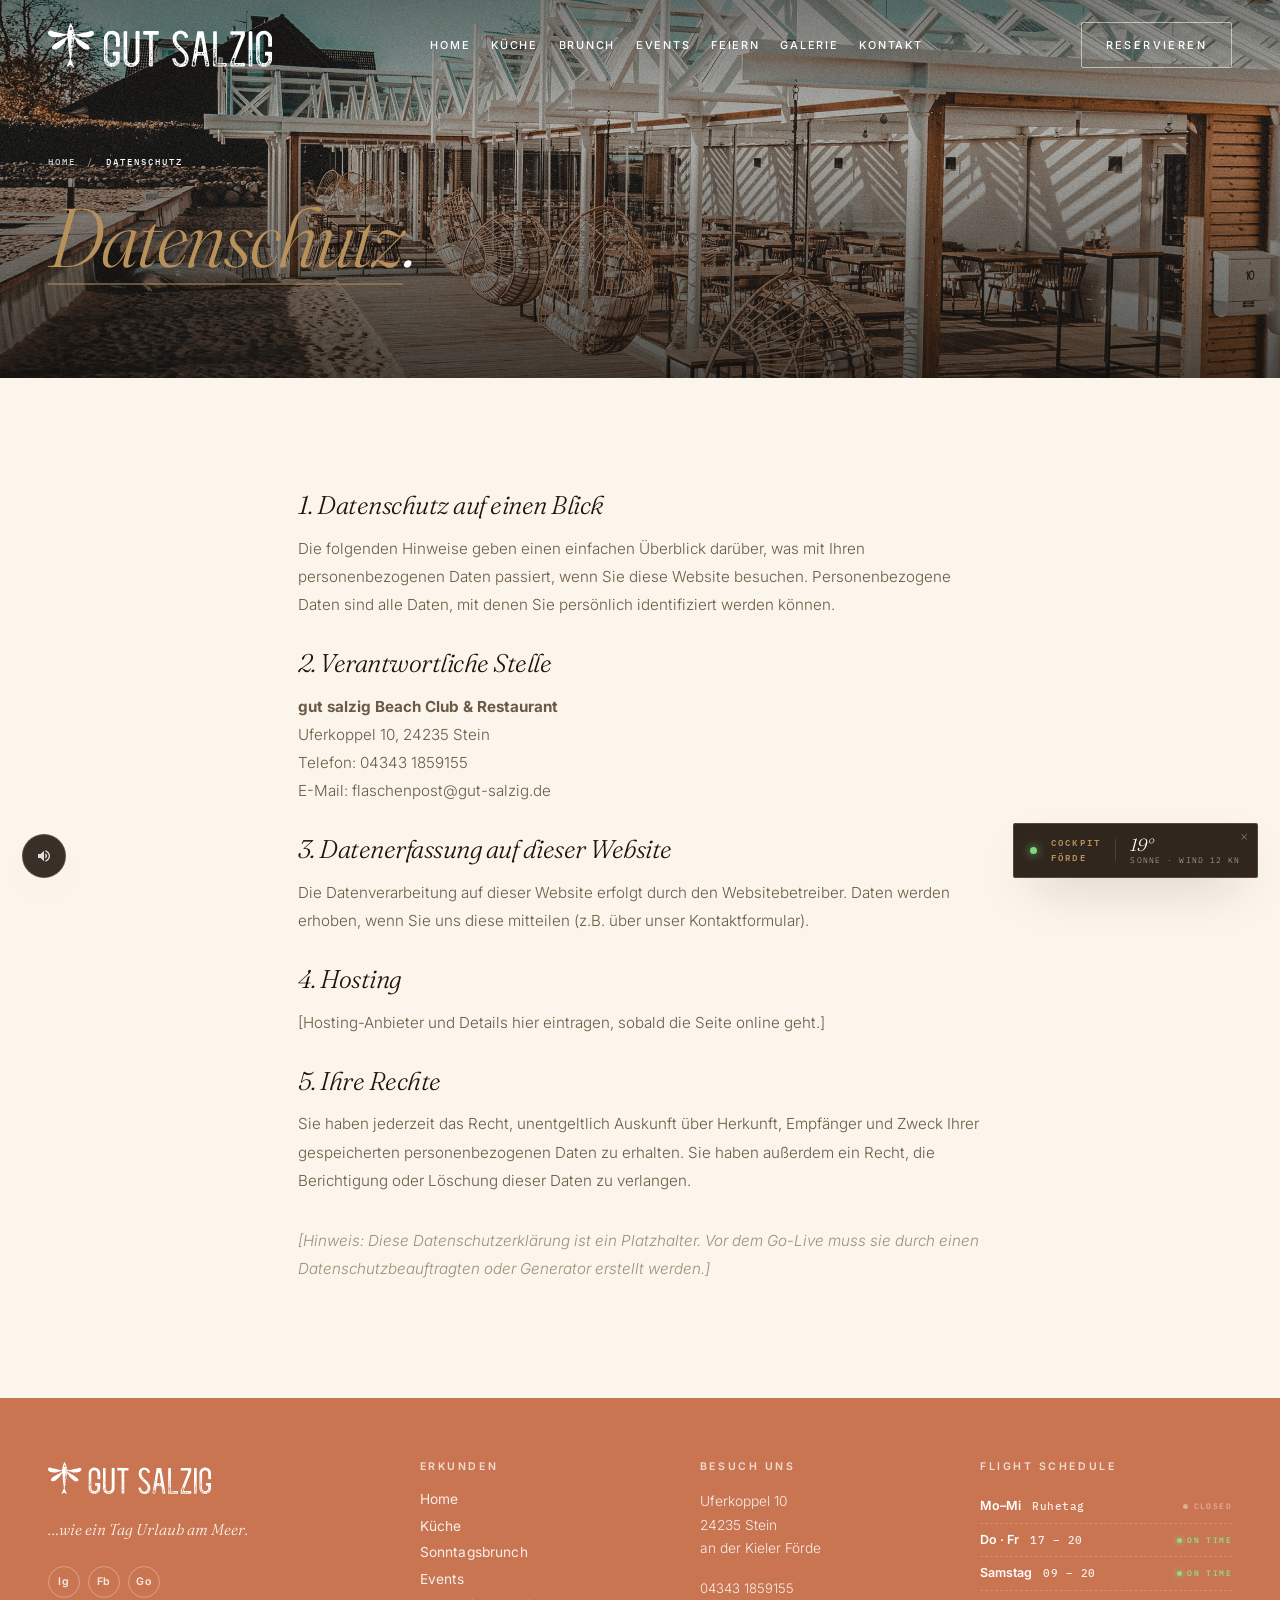
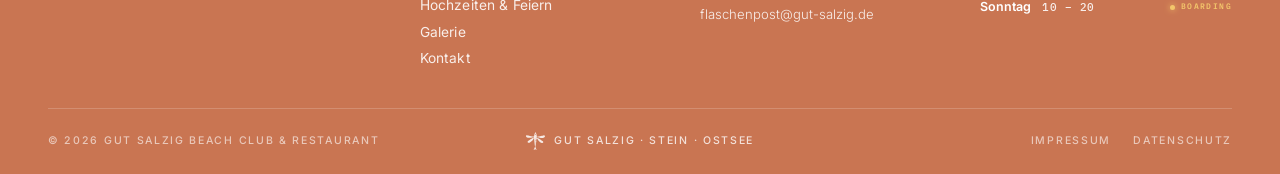
==== prototype/datenschutz.html @ 91cdd0eb "Initial commit: gut salzig Beach Club & Restaurant Website Static HTML/CSS/JS prototype with: - Home" ====
<!doctype html>
<html lang="de">
<head>
<meta charset="utf-8">
<meta name="viewport" content="width=device-width, initial-scale=1">
<title>Datenschutz — gut salzig Beach Club & Restaurant</title>
<meta name="description" content="Datenschutzerklärung der Website gut-salzig.de.">
<meta name="theme-color" content="#FBF5EC">
<link rel="icon" type="image/svg+xml" href="assets/logo/icon-blk.svg">

<link rel="preconnect" href="https://fonts.googleapis.com">
<link rel="preconnect" href="https://fonts.gstatic.com" crossorigin>
<link href="https://fonts.googleapis.com/css2?family=Fraunces:ital,opsz,wght@0,9..144,300;0,9..144,400;0,9..144,500;1,9..144,300;1,9..144,400;1,9..144,500&family=Tangerine:wght@400;700&family=Inter:wght@300;400;500&family=IBM+Plex+Mono:wght@400;500;600&display=swap" rel="stylesheet">

<link rel="stylesheet" href="assets/css/style.css">
</content>
</invoke>
</head>
<body>

<header class="nav" id="nav">
  <div class="nav__inner">
    <a href="index.html" class="nav__brand" aria-label="gut salzig">
      <img src="assets/logo/logo2-wht.svg" alt="gut salzig" class="logo-wht">
      <img src="assets/logo/logo2-blk.svg" alt="" class="logo-blk" aria-hidden="true">
    </a>

    <nav class="nav__menu">
      <a href="index.html">Home</a>
      <a href="kueche.html">Küche</a>
      <a href="brunch.html">Brunch</a>
      <a href="events.html">Events</a>
      <a href="feiern.html">Feiern</a>
      <a href="galerie.html">Galerie</a>
      <a href="kontakt.html">Kontakt</a>
    </nav>

    <div class="nav__right">
      <a href="tel:043431859155" class="nav__phone">04343 1859155</a>
      <a href="kontakt.html" class="nav__reserve">Reservieren</a>
      <button class="nav__burger" id="navBurger" aria-label="Menü öffnen">
        <span></span><span></span>
      </button>
    </div>
  </div>
</header>

<div class="menu" id="menu">
  <div class="menu__top">
    <div class="menu__brand">
      <img src="assets/logo/logo2-blk.svg" alt="gut salzig" style="height:44px;width:auto;">
    </div>
    <button class="menu__close" id="menuClose" aria-label="Menü schließen">×</button>
  </div>

  <div class="menu__grid">
    <ul class="menu__list">
      <li><a href="index.html"   data-num="01">Home</a></li>
      <li><a href="kueche.html"  data-num="02">Küche</a></li>
      <li><a href="brunch.html"  data-num="03">Brunch &amp; Frühstück</a></li>
      <li><a href="events.html"  data-num="04">Events</a></li>
      <li><a href="feiern.html"  data-num="05">Hochzeiten &amp; Feiern</a></li>
      <li><a href="galerie.html" data-num="06">Galerie</a></li>
      <li><a href="kontakt.html" data-num="07">Kontakt</a></li>
    </ul>

    <aside class="menu__aside">
      <h4>Besuch uns</h4>
      <p>Direkt an der Kieler Förde.<br>Uferkoppel 10, 24235 Stein</p>
      <div class="hours">
        <span><strong>Do–Fr</strong> 17 – 20 Uhr</span>
        <span><strong>Sa</strong> Frühstück ab 09 · bis 20 Uhr</span>
        <span><strong>So</strong> Brunch 10 – 14 · bis 20 Uhr</span>
      </div>
      <a href="tel:043431859155" class="link">04343 1859155 →</a>
    </aside>
  </div>

  <div class="menu__bottom">
    <span>© 2026 gut salzig</span>
    <div class="menu__social">
      <a href="#">Instagram</a>
      <a href="#">Facebook</a>
      <a href="#">Google</a>
    </div>
  </div>
</div>



<section class="subpage-hero" style="min-height: 42vh;">
  <div class="subpage-hero__media"><img src="assets/images/hero-3.jpg" alt=""></div>
  <div class="subpage-hero__content">
    <nav class="subpage-hero__breadcrumb"><a href="index.html">Home</a><span class="sep">/</span><span class="current">Datenschutz</span></nav>
    <h1 class="subpage-hero__title"><em>Datenschutz</em>.</h1>
  </div>
</section>

<section class="subpage-section">
  <div class="wrap" style="max-width: 780px;">
    <div class="reveal" style="font-size: 0.95rem; line-height: 1.85; color: var(--ink-soft);">
      <h3 style="font-family: var(--ff-display); font-size: 1.6rem; font-weight: 300; font-style: italic; margin-bottom: 1rem;">1. Datenschutz auf einen Blick</h3>
      <p>Die folgenden Hinweise geben einen einfachen Überblick darüber, was mit Ihren personenbezogenen Daten passiert, wenn Sie diese Website besuchen. Personenbezogene Daten sind alle Daten, mit denen Sie persönlich identifiziert werden können.</p>
      <h3 style="font-family: var(--ff-display); font-size: 1.6rem; font-weight: 300; font-style: italic; margin: 2rem 0 1rem;">2. Verantwortliche Stelle</h3>
      <p><strong>gut salzig Beach Club & Restaurant</strong><br>Uferkoppel 10, 24235 Stein<br>Telefon: 04343 1859155<br>E-Mail: flaschenpost@gut-salzig.de</p>
      <h3 style="font-family: var(--ff-display); font-size: 1.6rem; font-weight: 300; font-style: italic; margin: 2rem 0 1rem;">3. Datenerfassung auf dieser Website</h3>
      <p>Die Datenverarbeitung auf dieser Website erfolgt durch den Websitebetreiber. Daten werden erhoben, wenn Sie uns diese mitteilen (z.B. über unser Kontaktformular).</p>
      <h3 style="font-family: var(--ff-display); font-size: 1.6rem; font-weight: 300; font-style: italic; margin: 2rem 0 1rem;">4. Hosting</h3>
      <p>[Hosting-Anbieter und Details hier eintragen, sobald die Seite online geht.]</p>
      <h3 style="font-family: var(--ff-display); font-size: 1.6rem; font-weight: 300; font-style: italic; margin: 2rem 0 1rem;">5. Ihre Rechte</h3>
      <p>Sie haben jederzeit das Recht, unentgeltlich Auskunft über Herkunft, Empfänger und Zweck Ihrer gespeicherten personenbezogenen Daten zu erhalten. Sie haben außerdem ein Recht, die Berichtigung oder Löschung dieser Daten zu verlangen.</p>
      <p style="margin-top: 2rem; color: var(--ink-mute); font-style: italic;">[Hinweis: Diese Datenschutzerklärung ist ein Platzhalter. Vor dem Go-Live muss sie durch einen Datenschutzbeauftragten oder Generator erstellt werden.]</p>
    </div>
  </div>
</section>


<footer class="footer">
  <div class="wrap-wide">
    <div class="footer__main">

      <div class="footer__col footer__col--brand">
        <a href="index.html" class="footer__brand">
          <img src="assets/logo/logo2-wht.svg" alt="gut salzig">
        </a>
        <p class="footer__tagline">…wie ein Tag Urlaub am Meer.</p>
        <div class="footer__social">
          <a href="#" aria-label="Instagram">Ig</a>
          <a href="#" aria-label="Facebook">Fb</a>
          <a href="#" aria-label="Google Reviews">Go</a>
        </div>
      </div>

      <div class="footer__col">
        <h4 class="footer__heading">Erkunden</h4>
        <nav class="footer__nav-list">
          <a href="index.html">Home</a>
          <a href="kueche.html">Küche</a>
          <a href="brunch.html">Sonntagsbrunch</a>
          <a href="events.html">Events</a>
          <a href="feiern.html">Hochzeiten &amp; Feiern</a>
          <a href="galerie.html">Galerie</a>
          <a href="kontakt.html">Kontakt</a>
        </nav>
      </div>

      <div class="footer__col">
        <h4 class="footer__heading">Besuch uns</h4>
        <address class="footer__address">
          Uferkoppel 10<br>
          24235 Stein<br>
          an der Kieler Förde
        </address>
        <a href="tel:043431859155" class="footer__contact">04343 1859155</a>
        <a href="mailto:flaschenpost@gut-salzig.de" class="footer__contact">flaschenpost@gut-salzig.de</a>
      </div>

      <div class="footer__col">
        <h4 class="footer__heading">Flight Schedule</h4>
        <div class="flight-schedule">
          <div class="flight-schedule__row">
            <span class="flight-schedule__day">Mo–Mi</span>
            <span>Ruhetag</span>
            <span class="flight-schedule__status flight-schedule__status--closed">Closed</span>
          </div>
          <div class="flight-schedule__row">
            <span class="flight-schedule__day">Do · Fr</span>
            <span>17 – 20</span>
            <span class="flight-schedule__status flight-schedule__status--ontime">On&nbsp;Time</span>
          </div>
          <div class="flight-schedule__row">
            <span class="flight-schedule__day">Samstag</span>
            <span>09 – 20</span>
            <span class="flight-schedule__status flight-schedule__status--ontime">On&nbsp;Time</span>
          </div>
          <div class="flight-schedule__row">
            <span class="flight-schedule__day">Sonntag</span>
            <span>10 – 20</span>
            <span class="flight-schedule__status flight-schedule__status--boarding">Boarding</span>
          </div>
        </div>
      </div>

    </div>

    <div class="footer__bottom">
      <span>© 2026 gut salzig Beach Club &amp; Restaurant</span>
      <span class="footer__bottom-mark">
        <img src="assets/logo/icon-wht.svg" alt="" aria-hidden="true">
        <span>gut salzig · Stein · Ostsee</span>
      </span>
      <div class="footer__legal">
        <a href="impressum.html">Impressum</a>
        <a href="datenschutz.html">Datenschutz</a>
      </div>
    </div>
  </div>
</footer>

<button class="sound-toggle" id="soundToggle" aria-label="Boarding-Sound abspielen">
  <span class="sound-toggle__ring" aria-hidden="true"></span>
  <svg viewBox="0 0 24 24"><path d="M3 9v6h4l5 5V4L7 9H3zm13.5 3c0-1.77-1.02-3.29-2.5-4.03v8.05c1.48-.73 2.5-2.25 2.5-4.02zM14 3.23v2.06c2.89.86 5 3.54 5 6.71s-2.11 5.85-5 6.71v2.06c4.01-.91 7-4.49 7-8.77s-2.99-7.86-7-8.77z"/></svg>
</button>

<aside class="cockpit" id="cockpit" aria-label="Wetter an der Kieler Förde">
  <span class="cockpit__dot"></span>
  <div class="cockpit__label">Cockpit<br>Förde</div>
  <div class="cockpit__divider"></div>
  <div class="cockpit__data">
    <span class="cockpit__temp" id="cockpitTemp">19°</span>
    <span class="cockpit__meta" id="cockpitMeta">Sonne · Wind 12 kn</span>
  </div>
  <button class="cockpit__close" id="cockpitClose" aria-label="Cockpit-Widget schließen">×</button>
</aside>

<script src="assets/js/main.js"></script>


</body>
</html>
---- prototype/assets/css/style.css ----
/* =========================================================
   gut salzig — Design-System v3
   Light · Boho · Elegant · Image-heavy
   Inspired by: Attika Seafood · Picante · Patio Time · Benoit
   ========================================================= */

/* --- Brand Font: Kulacino Rough (nur für Logo & Brand-Akzente) --- */
@font-face {
  font-family: 'Kulacino Rough';
  src: url('../logo/KulacinoRough.otf') format('opentype');
  font-weight: 400;
  font-style: normal;
  font-display: swap;
}

:root {
  /* --- Palette: direkt aus den echten gut-salzig Fotos gesampelt --- */
  /* Quelle: Gastraum-Wände (#D9B4A1), Holz-Tische (#422112),
     beige Samtstühle (#E0D0C3), Hex-Fliesen, Messing-Pendants */
  --bg:          #FBF5EC;   /* Warm Off-White mit Pfirsich-Hauch */
  --bg-2:        #F4E6D1;   /* Warm Cream (wie der Boden) */
  --bg-3:        #E9CEB9;   /* Sand (wie Samtstühle) */
  --bg-4:        #D9B4A1;   /* Terrakotta (wie Wand) */
  --surface:     #FFFFFF;

  --ink:         #1F140C;   /* Reiches Treibholz-Braun */
  --ink-2:       #3C2A1B;
  --ink-soft:    #6B5A45;
  --ink-mute:    #9E8E75;

  --line:        #E9DBC4;
  --line-soft:   #F3E9D4;

  --accent:      #C97552;   /* Warme Terrakotta (gesättigter als Wand) */
  --accent-2:    #E09A6E;   /* Helles Sunset */
  --sage:        #8B9B78;   /* Salbei */
  --ocean:       #6E8B91;   /* gedämpftes Meer */
  --gold:        #B8925A;   /* Messing (Pendant-Leuchten) */

  /* --- Typografie --- */
  --ff-display:  'Fraunces', 'Cormorant Garamond', Georgia, serif;
  --ff-sans:     'Inter', -apple-system, 'Segoe UI', sans-serif;
  --ff-script:   'Tangerine', 'Caveat', cursive;
  --ff-brand:    'Kulacino Rough', 'Fraunces', serif;
  --ff-mono:     'IBM Plex Mono', 'JetBrains Mono', ui-monospace, monospace;

  --fs-mega:     clamp(4rem, 14vw, 18rem);
  --fs-hero:     clamp(3.2rem, 9vw, 11rem);
  --fs-h1:       clamp(2.6rem, 5.5vw, 5.8rem);
  --fs-h2:       clamp(2rem, 3vw, 3.4rem);
  --fs-h3:       clamp(1.25rem, 1.3vw + 0.8rem, 1.8rem);
  --fs-body:     1.0625rem;
  --fs-small:    0.78rem;
  --fs-xs:       0.68rem;

  /* --- Layout --- */
  --wrap:        1360px;
  --wrap-wide:   1560px;
  --r-sm:        4px;
  --r:           2px;
  --r-lg:        0;

  --ease:        cubic-bezier(0.22, 1, 0.36, 1);
  --ease-out:    cubic-bezier(0.16, 1, 0.3, 1);
  --dur:         700ms;
  --dur-fast:    360ms;

  --nav-h:       90px;
}

/* ----- Reset ----- */
*, *::before, *::after { box-sizing: border-box; margin: 0; padding: 0; }
html { scroll-behavior: smooth; -webkit-text-size-adjust: 100%; }
body {
  font-family: var(--ff-sans);
  font-size: var(--fs-body);
  line-height: 1.7;
  color: var(--ink);
  background: var(--bg);
  -webkit-font-smoothing: antialiased;
  font-weight: 300;
  overflow-x: hidden;
}

img, picture, video, svg {
  max-width: 100%;
  display: block;
}
a { color: inherit; text-decoration: none; }
button { font: inherit; border: 0; background: none; cursor: pointer; color: inherit; }
ul, ol { list-style: none; }
input, textarea, select { font: inherit; color: inherit; }

::selection { background: var(--accent); color: #fff; }

/* ----- Typografie ----- */
.display,
h1, h2, h3, h4 {
  font-family: var(--ff-display);
  font-weight: 300;
  line-height: 1;
  letter-spacing: -0.02em;
  color: var(--ink);
  font-optical-sizing: auto;
}
h1 em, h2 em, h3 em, .display em {
  font-style: italic;
  font-weight: 300;
}
.script {
  font-family: var(--ff-script);
  font-size: 1.6em;
  line-height: 0.7;
  color: var(--accent);
  font-weight: 400;
}

.eyebrow {
  display: inline-flex;
  align-items: center;
  gap: 0.9rem;
  font-family: var(--ff-sans);
  font-size: var(--fs-xs);
  letter-spacing: 0.3em;
  text-transform: uppercase;
  color: var(--accent);
  font-weight: 400;
  margin-bottom: 1.5rem;
}
.eyebrow::before {
  content: '';
  width: 40px;
  height: 1px;
  background: currentColor;
}

.lead {
  font-size: 1.18rem;
  color: var(--ink-soft);
  line-height: 1.8;
  font-weight: 300;
  max-width: 58ch;
}

/* ----- Layout Helpers ----- */
.wrap        { width: 100%; max-width: var(--wrap);      margin-inline: auto; padding-inline: clamp(1.5rem, 4vw, 3rem); }
.wrap-wide   { width: 100%; max-width: var(--wrap-wide); margin-inline: auto; padding-inline: clamp(1.5rem, 4vw, 3rem); }

section { padding-block: clamp(5rem, 10vw, 10rem); position: relative; }

/* ----- Buttons ----- */
.btn {
  display: inline-flex;
  align-items: center;
  gap: 0.9rem;
  padding: 1.05rem 2.2rem;
  font-family: var(--ff-sans);
  font-size: var(--fs-xs);
  font-weight: 500;
  letter-spacing: 0.26em;
  text-transform: uppercase;
  border: 1px solid transparent;
  border-radius: 2px;
  transition: all var(--dur-fast) var(--ease);
  white-space: nowrap;
  cursor: pointer;
}
.btn .arrow {
  display: inline-block;
  transition: transform var(--dur-fast) var(--ease);
}
.btn:hover .arrow { transform: translateX(5px); }

.btn--primary {
  background: var(--ink);
  color: var(--bg);
}
.btn--primary:hover {
  background: var(--accent);
  transform: translateY(-2px);
}
.btn--accent {
  background: var(--accent);
  color: #fff;
}
.btn--accent:hover {
  background: var(--ink);
  transform: translateY(-2px);
}
.btn--ghost {
  background: transparent;
  color: #fff;
  border-color: rgba(255, 255, 255, 0.5);
}
.btn--ghost:hover {
  background: #fff;
  color: var(--ink);
}
.btn--outline {
  background: transparent;
  color: var(--ink);
  border-color: var(--ink);
}
.btn--outline:hover {
  background: var(--ink);
  color: var(--bg);
}

.link {
  display: inline-flex;
  align-items: center;
  gap: 0.7rem;
  font-size: var(--fs-xs);
  letter-spacing: 0.22em;
  text-transform: uppercase;
  color: var(--ink);
  font-weight: 500;
  padding-bottom: 4px;
  border-bottom: 1px solid currentColor;
  transition: all var(--dur-fast) var(--ease);
}
.link:hover {
  color: var(--accent);
  letter-spacing: 0.28em;
}

/* =========================================================
   NAVIGATION (minimal, Attika-Style)
   ========================================================= */
.nav {
  position: fixed;
  inset: 0 0 auto 0;
  z-index: 60;
  height: var(--nav-h);
  display: flex;
  align-items: center;
  transition: background var(--dur-fast) var(--ease), height var(--dur-fast);
}
.nav__inner {
  width: 100%;
  max-width: var(--wrap-wide);
  margin-inline: auto;
  padding-inline: clamp(1.5rem, 4vw, 3rem);
  display: flex;
  align-items: center;
  justify-content: space-between;
  gap: 1.5rem;
}

.nav__brand {
  display: flex;
  align-items: center;
  height: 44px;
  transition: opacity var(--dur-fast);
}
.nav__brand img {
  height: 100%;
  width: auto;
  display: block;
  transition: opacity var(--dur-fast) var(--ease);
}
.nav__brand .logo-wht { display: block; }
.nav__brand .logo-blk { display: none; position: absolute; }
.nav--scrolled .nav__brand .logo-wht { display: none; }
.nav--scrolled .nav__brand .logo-blk { display: block; position: static; }
.nav--scrolled .nav__brand { height: 40px; }
.nav__brand:hover { opacity: 0.85; }

.nav__menu {
  display: flex;
  align-items: center;
  gap: clamp(1.5rem, 2.2vw, 2.6rem);
}
.nav__menu a {
  position: relative;
  color: #fff;
  font-size: 0.72rem;
  font-weight: 500;
  letter-spacing: 0.2em;
  text-transform: uppercase;
  padding: 0.6rem 0;
  transition: color var(--dur-fast) var(--ease);
}
.nav__menu a::after {
  content: '';
  position: absolute;
  left: 50%;
  bottom: 0;
  width: 0;
  height: 1px;
  background: var(--gold);
  transform: translateX(-50%);
  transition: width var(--dur) var(--ease);
}
.nav__menu a:hover { color: var(--gold); }
.nav__menu a:hover::after { width: 100%; }

.nav__right {
  display: flex;
  align-items: center;
  gap: 1.4rem;
}

.nav__phone {
  color: #fff;
  font-size: var(--fs-xs);
  letter-spacing: 0.2em;
  text-transform: uppercase;
  display: flex;
  align-items: center;
  gap: 0.6rem;
  transition: color var(--dur-fast);
}
.nav__phone::before {
  content: '';
  width: 6px;
  height: 6px;
  border-radius: 50%;
  background: var(--gold);
}

.nav__reserve {
  color: #fff;
  font-size: var(--fs-xs);
  letter-spacing: 0.22em;
  text-transform: uppercase;
  font-weight: 500;
  padding: 0.8rem 1.5rem;
  border: 1px solid rgba(255,255,255,0.55);
  border-radius: 2px;
  transition: all var(--dur-fast) var(--ease);
}
.nav__reserve:hover {
  background: #fff;
  color: var(--ink);
  border-color: #fff;
}

.nav__burger {
  width: 48px;
  height: 48px;
  display: none;
  flex-direction: column;
  gap: 6px;
  align-items: center;
  justify-content: center;
  border-radius: 50%;
  background: rgba(255,255,255,0.08);
  backdrop-filter: blur(8px);
  border: 1px solid rgba(255,255,255,0.25);
  transition: all var(--dur-fast);
}
.nav__burger span {
  display: block;
  width: 22px;
  height: 1px;
  background: #fff;
  transition: all var(--dur-fast);
}
.nav__burger:hover {
  background: rgba(255,255,255,0.14);
}

/* Scrolled state — Frosted Glass (wie Grand Restaurant) */
.nav--scrolled {
  background: rgba(255, 255, 255, 0.65);
  backdrop-filter: blur(32px) saturate(1.8);
  -webkit-backdrop-filter: blur(32px) saturate(1.8);
  height: 74px;
  border-bottom: 1px solid rgba(31, 20, 12, 0.06);
  box-shadow: 0 20px 60px -30px rgba(31, 20, 12, 0.12);
}
.nav--scrolled .nav__brand,
.nav--scrolled .nav__phone,
.nav--scrolled .nav__reserve,
.nav--scrolled .nav__menu a { color: var(--ink); }
.nav--scrolled .nav__menu a:hover { color: var(--accent); }
.nav--scrolled .nav__menu a::after { background: var(--accent); }
.nav--scrolled .nav__reserve { border-color: var(--ink); }
.nav--scrolled .nav__reserve:hover { background: var(--ink); color: #fff; border-color: var(--ink); }
.nav--scrolled .nav__burger {
  background: rgba(28,26,22,0.05);
  border-color: rgba(28,26,22,0.12);
}
.nav--scrolled .nav__burger span { background: var(--ink); }

/* ----- Fullscreen Menu Overlay ----- */
.menu {
  position: fixed;
  inset: 0;
  z-index: 70;
  background: var(--bg);
  display: flex;
  flex-direction: column;
  padding: clamp(2rem, 5vw, 4rem);
  transform: translateY(-100%);
  transition: transform 900ms var(--ease);
  overflow-y: auto;
}
.menu.is-open { transform: translateY(0); }
.menu__top {
  display: flex;
  justify-content: space-between;
  align-items: center;
  margin-bottom: auto;
}
.menu__brand {
  font-family: var(--ff-display);
  font-size: 1.8rem;
  color: var(--ink);
  line-height: 1;
}
.menu__brand em { font-style: italic; color: var(--accent); }
.menu__close {
  width: 54px;
  height: 54px;
  display: grid;
  place-items: center;
  border-radius: 50%;
  border: 1px solid var(--line);
  font-family: var(--ff-display);
  font-size: 1.5rem;
  transition: all var(--dur-fast);
}
.menu__close:hover { background: var(--ink); color: var(--bg); border-color: var(--ink); }
.menu__grid {
  display: grid;
  grid-template-columns: 2fr 1fr;
  gap: 5rem;
  align-items: center;
  padding: 4rem 0;
  flex: 1;
}
.menu__list li {
  overflow: hidden;
  line-height: 1;
  padding: 0.3em 0;
}
.menu__list a {
  font-family: var(--ff-display);
  font-size: clamp(2.5rem, 7vw, 5.5rem);
  font-weight: 300;
  letter-spacing: -0.02em;
  line-height: 1;
  display: inline-block;
  transition: color var(--dur-fast), transform var(--dur-fast) var(--ease);
  position: relative;
}
.menu__list a:hover {
  color: var(--accent);
  font-style: italic;
  transform: translateX(30px);
}
.menu__list a::before {
  content: attr(data-num);
  position: absolute;
  top: 0.4em;
  right: calc(100% + 1rem);
  font-family: var(--ff-sans);
  font-size: 0.68rem;
  letter-spacing: 0.2em;
  color: var(--ink-mute);
  opacity: 0;
  transition: opacity var(--dur-fast);
}
.menu__list a:hover::before { opacity: 1; }

.menu__aside {
  padding-left: 3rem;
  border-left: 1px solid var(--line);
}
.menu__aside h4 {
  font-family: var(--ff-sans);
  font-size: var(--fs-xs);
  letter-spacing: 0.22em;
  text-transform: uppercase;
  color: var(--accent);
  margin-bottom: 1.5rem;
  font-weight: 500;
}
.menu__aside p { color: var(--ink-soft); font-size: 0.96rem; line-height: 1.8; margin-bottom: 1.8rem; }
.menu__aside .hours { display: flex; flex-direction: column; gap: 0.4rem; font-size: 0.92rem; color: var(--ink-soft); margin-bottom: 2rem; }
.menu__aside .hours strong { color: var(--ink); font-weight: 500; }
.menu__bottom {
  display: flex;
  justify-content: space-between;
  align-items: center;
  padding-top: 2rem;
  border-top: 1px solid var(--line);
  font-size: var(--fs-xs);
  letter-spacing: 0.2em;
  text-transform: uppercase;
  color: var(--ink-soft);
}
.menu__social { display: flex; gap: 1.5rem; }
.menu__social a { transition: color var(--dur-fast); }
.menu__social a:hover { color: var(--accent); }

/* =========================================================
   HERO — Full-bleed, minimal, elegant
   ========================================================= */
.hero {
  position: relative;
  min-height: 100vh;
  overflow: hidden;
  background: var(--ink);
  display: flex;
  align-items: center;
  justify-content: center;
  color: #fff;
}
.hero__media {
  position: absolute;
  inset: 0;
  overflow: hidden;
}
.hero__slide {
  position: absolute;
  inset: 0;
  opacity: 0;
  transition: opacity 2.2s var(--ease);
}
.hero__slide.is-active { opacity: 1; }
.hero__slide img,
.hero__slide video {
  width: 100%;
  height: 100%;
  object-fit: cover;
  transform: scale(1.08);
}
.hero__slide.is-active img,
.hero__slide.is-active video {
  animation: kenburns 14s ease-out forwards;
}
@keyframes kenburns {
  from { transform: scale(1.08); }
  to   { transform: scale(1.2); }
}
.hero__media::after {
  content: '';
  position: absolute;
  inset: 0;
  background:
    linear-gradient(180deg, rgba(15,13,10,0.45) 0%, rgba(15,13,10,0.25) 20%, rgba(15,13,10,0.3) 50%, rgba(15,13,10,0.75) 100%),
    radial-gradient(ellipse at center, rgba(15,13,10,0.35) 0%, rgba(15,13,10,0.15) 40%, transparent 70%);
  pointer-events: none;
  z-index: 1;
}
.hero__content { text-shadow: 0 2px 30px rgba(15,13,10,0.35); }

.hero__content {
  position: relative;
  z-index: 2;
  text-align: center;
  padding: 0 clamp(1rem, 4vw, 3rem);
  max-width: 1200px;
}
.hero__eyebrow {
  display: inline-flex;
  align-items: center;
  gap: 1rem;
  font-size: var(--fs-xs);
  letter-spacing: 0.32em;
  text-transform: uppercase;
  color: rgba(255,255,255,0.82);
  margin-bottom: 2rem;
  font-weight: 400;
}
.hero__eyebrow::before,
.hero__eyebrow::after {
  content: '';
  width: 40px;
  height: 1px;
  background: var(--gold);
}
.hero__title {
  font-size: clamp(2.8rem, 7vw, 8rem);
  font-weight: 300;
  line-height: 1;
  letter-spacing: -0.025em;
  color: #fff;
  margin-bottom: 2rem;
  font-style: italic;
  max-width: 14ch;
  margin-inline: auto;
}
.hero__title em {
  font-style: italic;
  font-weight: 300;
  color: var(--gold);
  position: relative;
}
.hero__title em::after {
  content: '';
  position: absolute;
  left: 0;
  right: 0;
  bottom: 0.05em;
  height: 2px;
  background: var(--gold);
  opacity: 0.5;
}

.hero__sub {
  font-size: clamp(1rem, 1.2vw, 1.2rem);
  color: rgba(255,255,255,0.86);
  font-weight: 300;
  max-width: 48ch;
  margin: 0 auto 3rem;
  line-height: 1.8;
}
.hero__slogan {
  font-family: var(--ff-display);
  font-size: clamp(1.15rem, 1.5vw + 0.5rem, 1.7rem);
  font-weight: 300;
  color: rgba(255, 255, 255, 0.95);
  max-width: 32ch;
  margin: 0 auto 2.8rem;
  line-height: 1.45;
  letter-spacing: -0.005em;
  font-style: italic;
}
.hero__slogan em {
  font-style: italic;
  color: var(--gold);
  font-weight: 400;
  position: relative;
  white-space: nowrap;
}
.hero__slogan em::after {
  content: '';
  position: absolute;
  left: 0;
  right: 0;
  bottom: -0.08em;
  height: 1px;
  background: var(--gold);
  opacity: 0.5;
}
.hero__actions {
  display: flex;
  gap: 1rem;
  justify-content: center;
  flex-wrap: wrap;
}

/* Hero bottom bar */
.hero__bar {
  position: absolute;
  bottom: 0;
  left: 0;
  right: 0;
  z-index: 3;
  display: flex;
  justify-content: space-between;
  align-items: center;
  padding: 2rem clamp(1.5rem, 4vw, 3rem);
  max-width: var(--wrap-wide);
  margin-inline: auto;
  color: rgba(255,255,255,0.8);
  font-size: var(--fs-xs);
  letter-spacing: 0.22em;
  text-transform: uppercase;
}
.hero__dots {
  display: flex;
  gap: 0.8rem;
  align-items: center;
}
.hero__dots button {
  width: 30px;
  height: 1px;
  background: rgba(255,255,255,0.3);
  transition: all var(--dur) var(--ease);
}
.hero__dots button.is-active {
  background: #fff;
  width: 52px;
  height: 2px;
}
.hero__coords { letter-spacing: 0.22em; }
.hero__scroll {
  display: flex;
  align-items: center;
  gap: 0.6rem;
}
.hero__scroll::after {
  content: '';
  width: 1px;
  height: 30px;
  background: #fff;
  animation: scrollPulse 2.4s ease-in-out infinite;
}
@keyframes scrollPulse {
  0%, 100% { transform: scaleY(0.3); opacity: 0.3; }
  50%      { transform: scaleY(1);   opacity: 1; }
}

/* =========================================================
   TILES — 3 große quadratische Angebots-Kacheln (Picante)
   ========================================================= */
.tiles {
  padding-block: 0;
  background: var(--bg);
}
.tiles__header {
  text-align: center;
  padding: clamp(5rem, 8vw, 8rem) 1.5rem 3rem;
}
.tiles__header h2 {
  font-size: var(--fs-h1);
  line-height: 1;
  margin-bottom: 1rem;
}
.tiles__header h2 em { font-family: var(--ff-display); color: var(--accent); }
.tiles__header p {
  font-size: 1.1rem;
  color: var(--ink-soft);
  max-width: 55ch;
  margin-inline: auto;
  font-weight: 300;
  line-height: 1.8;
}

.tiles__grid {
  display: grid;
  grid-template-columns: repeat(3, 1fr);
  gap: 1.5rem;
  max-width: var(--wrap-wide);
  margin-inline: auto;
  padding: 0 clamp(1.5rem, 4vw, 3rem) clamp(5rem, 8vw, 8rem);
}
.tile {
  position: relative;
  aspect-ratio: 1 / 1;
  overflow: hidden;
  cursor: pointer;
  background: var(--ink);
  isolation: isolate;
}
.tile img {
  width: 100%;
  height: 100%;
  object-fit: cover;
  filter: brightness(0.75) saturate(0.95);
  transition: transform 2s var(--ease), filter var(--dur) var(--ease);
}
.tile::before {
  content: '';
  position: absolute;
  inset: 0;
  background: linear-gradient(180deg, transparent 40%, rgba(15,13,10,0.85));
  z-index: 1;
}
.tile:hover img {
  transform: scale(1.1);
  filter: brightness(0.9) saturate(1.1);
}
.tile__inner {
  position: absolute;
  inset: 0;
  z-index: 2;
  display: flex;
  flex-direction: column;
  justify-content: flex-end;
  padding: clamp(1.8rem, 3vw, 3rem);
  color: #fff;
}
.tile__num {
  position: absolute;
  top: clamp(1.8rem, 3vw, 3rem);
  left: clamp(1.8rem, 3vw, 3rem);
  font-family: var(--ff-display);
  font-style: italic;
  font-size: 1.1rem;
  font-weight: 300;
  opacity: 0.8;
  letter-spacing: 0.15em;
}
.tile__kicker {
  font-size: var(--fs-xs);
  letter-spacing: 0.28em;
  text-transform: uppercase;
  color: var(--gold);
  margin-bottom: 1rem;
  font-weight: 500;
}
.tile__title {
  font-family: var(--ff-display);
  font-size: clamp(2.2rem, 3.4vw, 3.4rem);
  font-weight: 300;
  color: #fff;
  line-height: 1;
  margin-bottom: 0.8rem;
  transition: transform var(--dur) var(--ease);
}
.tile__title em { font-style: italic; }
.tile__desc {
  font-size: 0.96rem;
  color: rgba(255,255,255,0.85);
  line-height: 1.7;
  font-weight: 300;
  max-width: 32ch;
  opacity: 0;
  max-height: 0;
  margin-bottom: 0;
  transition: all var(--dur) var(--ease);
  overflow: hidden;
}
.tile:hover .tile__desc {
  opacity: 1;
  max-height: 100px;
  margin-bottom: 1.5rem;
}
.tile__arrow {
  display: inline-flex;
  align-items: center;
  gap: 0.7rem;
  font-size: var(--fs-xs);
  letter-spacing: 0.22em;
  text-transform: uppercase;
  color: #fff;
  font-weight: 500;
}
.tile__arrow::after {
  content: '→';
  font-size: 1rem;
  transition: transform var(--dur-fast) var(--ease);
}
.tile:hover .tile__arrow::after { transform: translateX(6px); }

/* =========================================================
   INTRO — Editorial Split, hell & elegant
   ========================================================= */
.intro { background: var(--bg-2); overflow: hidden; position: relative; }
.intro__grid {
  display: grid;
  grid-template-columns: 1fr 1.1fr;
  gap: clamp(3rem, 6vw, 6rem);
  align-items: center;
}
.intro__media {
  position: relative;
  aspect-ratio: 4 / 5;
}
.intro__media img {
  width: 100%;
  height: 100%;
  object-fit: cover;
}
.intro__media .img-1 {
  position: absolute;
  inset: 0;
  width: 80%;
  height: 90%;
}
.intro__media .img-2 {
  position: absolute;
  bottom: 0;
  right: 0;
  width: 50%;
  height: 45%;
  object-fit: cover;
  border: 14px solid var(--bg-2);
}
.intro__text h2 {
  font-size: var(--fs-h1);
  margin-bottom: 2rem;
  max-width: 14ch;
  line-height: 1;
}
.intro__text h2 em { font-family: var(--ff-display); color: var(--accent); }
.intro__text p {
  color: var(--ink-soft);
  font-weight: 300;
  font-size: 1.08rem;
  max-width: 50ch;
  margin-bottom: 1.5rem;
  line-height: 1.85;
}
.intro__signature {
  margin-top: 2.5rem;
  display: flex;
  align-items: center;
  gap: 1.2rem;
}
.intro__signature-line { width: 50px; height: 1px; background: var(--accent); }
.intro__signature-text {
  font-family: var(--ff-script);
  font-size: 2.2rem;
  color: var(--accent);
  line-height: 0.8;
}

/* =========================================================
   BRUNCH — elegant, image-driven
   ========================================================= */
.brunch { background: var(--bg); overflow: hidden; }
.brunch__grid {
  display: grid;
  grid-template-columns: 1.1fr 1fr;
  gap: clamp(3rem, 7vw, 7rem);
  align-items: center;
}
.brunch__content .eyebrow { color: var(--accent); }
.brunch__content h2 {
  font-size: var(--fs-h1);
  line-height: 1;
  margin-bottom: 1.8rem;
  max-width: 14ch;
}
.brunch__content h2 em { font-family: var(--ff-display); color: var(--accent); }
.brunch__content > p {
  color: var(--ink-soft);
  max-width: 50ch;
  font-weight: 300;
  font-size: 1.08rem;
  margin-bottom: 2rem;
  line-height: 1.85;
}
.brunch__meta {
  display: grid;
  grid-template-columns: repeat(3, auto);
  gap: 2.5rem;
  margin: 2.5rem 0;
  padding: 2rem 0;
  border-top: 1px solid var(--line);
  border-bottom: 1px solid var(--line);
}
.brunch__days {
  display: grid;
  grid-template-columns: 1fr 1fr;
  gap: 1rem;
  margin: 2.5rem 0;
}
.brunch__day {
  padding: 1.8rem 1.6rem;
  background: var(--surface);
  border: 1px solid var(--line);
  position: relative;
  transition: all var(--dur-fast) var(--ease);
}
.brunch__day:hover {
  transform: translateY(-4px);
  border-color: var(--accent);
}
.brunch__day--highlight {
  background: var(--accent);
  border-color: var(--accent);
  color: #fff;
}
.brunch__day-label {
  font-size: var(--fs-xs);
  letter-spacing: 0.22em;
  text-transform: uppercase;
  color: var(--accent);
  font-weight: 500;
  margin-bottom: 0.9rem;
}
.brunch__day--highlight .brunch__day-label {
  color: rgba(255,255,255,0.85);
}
.brunch__day-title {
  font-family: var(--ff-display);
  font-style: italic;
  font-size: clamp(1.4rem, 1.8vw, 1.8rem);
  font-weight: 300;
  line-height: 1.02;
  color: var(--ink);
  margin-bottom: 1rem;
}
.brunch__day--highlight .brunch__day-title {
  color: #fff;
}
.brunch__day-meta {
  font-size: 0.82rem;
  color: var(--ink-soft);
  line-height: 1.55;
  font-weight: 300;
}
.brunch__day--highlight .brunch__day-meta {
  color: rgba(255,255,255,0.88);
}
.brunch__meta div { display: flex; flex-direction: column; }
.brunch__meta strong {
  font-family: var(--ff-display);
  font-style: italic;
  font-size: 2rem;
  font-weight: 300;
  color: var(--accent);
  line-height: 1;
}
.brunch__meta span {
  font-size: var(--fs-xs);
  letter-spacing: 0.2em;
  text-transform: uppercase;
  color: var(--ink-mute);
  margin-top: 0.6rem;
  font-weight: 400;
}
.brunch__menu-label {
  font-size: var(--fs-xs);
  letter-spacing: 0.25em;
  text-transform: uppercase;
  color: var(--ink-mute);
  margin-bottom: 1rem;
  display: block;
}
.brunch__menu { margin-bottom: 2rem; }
.brunch__menu li {
  padding: 0.9rem 0;
  color: var(--ink-soft);
  border-bottom: 1px solid var(--line-soft);
  font-size: 1.02rem;
  font-weight: 300;
  display: flex;
  align-items: baseline;
  gap: 1.1rem;
  transition: padding var(--dur-fast);
}
.brunch__menu li::before {
  content: attr(data-n);
  font-family: var(--ff-display);
  font-style: italic;
  font-size: 0.85rem;
  color: var(--accent);
  font-weight: 400;
}
.brunch__menu li:hover { padding-left: 0.5rem; }
.brunch__menu li:last-child { border-bottom: none; }

.brunch__image {
  position: relative;
  aspect-ratio: 4 / 5;
  overflow: hidden;
}
.brunch__image img {
  width: 100%;
  height: 100%;
  object-fit: cover;
  transition: transform 1.8s var(--ease);
}
.brunch__image:hover img { transform: scale(1.05); }
.brunch__badge {
  position: absolute;
  top: 1.8rem;
  left: 1.8rem;
  background: rgba(251, 247, 238, 0.95);
  backdrop-filter: blur(6px);
  color: var(--ink);
  padding: 0.7rem 1.3rem;
  border-radius: 999px;
  font-size: var(--fs-xs);
  letter-spacing: 0.22em;
  text-transform: uppercase;
  display: flex;
  align-items: center;
  gap: 0.6rem;
  font-weight: 500;
  z-index: 2;
}
.brunch__badge::before {
  content: '';
  width: 6px;
  height: 6px;
  background: var(--accent);
  border-radius: 50%;
  animation: pulse 2s ease-in-out infinite;
}
@keyframes pulse {
  0%,100% { opacity: 1; transform: scale(1); }
  50%     { opacity: 0.4; transform: scale(1.4); }
}

/* =========================================================
   BOARDING SOUND TOGGLE — fixed bottom-left
   ========================================================= */
.sound-toggle {
  position: fixed;
  bottom: 1.4rem;
  left: 1.4rem;
  z-index: 40;
  width: 44px;
  height: 44px;
  border-radius: 50%;
  background: rgba(31, 20, 12, 0.88);
  backdrop-filter: blur(14px);
  -webkit-backdrop-filter: blur(14px);
  border: 1px solid rgba(184, 146, 90, 0.3);
  color: rgba(255, 255, 255, 0.85);
  display: grid;
  place-items: center;
  cursor: pointer;
  transition: all var(--dur-fast) var(--ease);
  opacity: 0;
  transform: translateY(10px);
  box-shadow: 0 16px 40px -18px rgba(31, 20, 12, 0.4);
}
.sound-toggle.is-visible {
  opacity: 1;
  transform: none;
}
.sound-toggle:hover {
  background: var(--accent);
  border-color: var(--accent);
  color: #fff;
}
.sound-toggle svg {
  width: 16px;
  height: 16px;
  fill: currentColor;
}
.sound-toggle__ring {
  position: absolute;
  inset: -4px;
  border-radius: 50%;
  border: 1.5px solid var(--gold);
  opacity: 0;
  transition: opacity var(--dur-fast);
}
.sound-toggle.is-playing .sound-toggle__ring {
  opacity: 0.8;
  animation: sound-ping 1.4s ease-out;
}
@keyframes sound-ping {
  0%   { transform: scale(0.9); opacity: 0.9; }
  70%  { transform: scale(1.6); opacity: 0.15; }
  100% { transform: scale(1.8); opacity: 0; }
}

@media (max-width: 720px) {
  .sound-toggle { bottom: 0.8rem; left: 0.8rem; width: 38px; height: 38px; }
}

/* =========================================================
   SUBPAGE LAYOUT — Hero, Breadcrumb, Page-Header
   ========================================================= */
.subpage-hero {
  position: relative;
  min-height: 62vh;
  display: flex;
  align-items: flex-end;
  overflow: hidden;
  background: var(--ink);
  color: #fff;
  padding-top: var(--nav-h);
  padding-bottom: clamp(3rem, 6vw, 5rem);
}
.subpage-hero__media {
  position: absolute;
  inset: 0;
  z-index: 0;
}
.subpage-hero__media img {
  width: 100%;
  height: 100%;
  object-fit: cover;
}
.subpage-hero__media::after {
  content: '';
  position: absolute;
  inset: 0;
  background:
    linear-gradient(180deg, rgba(15,13,10,0.5) 0%, rgba(15,13,10,0.25) 35%, rgba(15,13,10,0.7) 100%);
}
.subpage-hero__content {
  position: relative;
  z-index: 2;
  width: 100%;
  max-width: var(--wrap);
  margin-inline: auto;
  padding-inline: clamp(1.5rem, 4vw, 3rem);
}
.subpage-hero__breadcrumb {
  display: flex;
  align-items: center;
  gap: 0.7rem;
  font-family: var(--ff-mono);
  font-size: 0.58rem;
  letter-spacing: 0.22em;
  text-transform: uppercase;
  color: rgba(255, 255, 255, 0.65);
  margin-bottom: 1.8rem;
  font-weight: 500;
}
.subpage-hero__breadcrumb a { color: rgba(255, 255, 255, 0.78); transition: color var(--dur-fast); }
.subpage-hero__breadcrumb a:hover { color: #fff; }
.subpage-hero__breadcrumb .sep { color: var(--gold); }
.subpage-hero__breadcrumb .current { color: #fff; }
.subpage-hero__eyebrow {
  display: inline-flex;
  align-items: center;
  gap: 0.9rem;
  font-family: var(--ff-mono);
  font-size: 0.62rem;
  letter-spacing: 0.28em;
  text-transform: uppercase;
  color: var(--gold);
  font-weight: 600;
  margin-bottom: 1.2rem;
}
.subpage-hero__eyebrow::before {
  content: '';
  width: 40px;
  height: 1px;
  background: var(--gold);
}
.subpage-hero__title {
  font-family: var(--ff-display);
  font-style: italic;
  font-size: clamp(3rem, 6.5vw, 6.5rem);
  font-weight: 300;
  line-height: 0.95;
  color: #fff;
  letter-spacing: -0.02em;
  margin-bottom: 1.5rem;
  max-width: 18ch;
}
.subpage-hero__title em {
  font-style: italic;
  color: var(--gold);
  position: relative;
}
.subpage-hero__title em::after {
  content: '';
  position: absolute;
  left: 0;
  right: 0;
  bottom: 0.04em;
  height: 2px;
  background: var(--gold);
  opacity: 0.5;
}
.subpage-hero__sub {
  font-family: var(--ff-sans);
  font-size: 1.05rem;
  font-weight: 300;
  line-height: 1.7;
  color: rgba(255, 255, 255, 0.85);
  max-width: 58ch;
}
.subpage-hero__bar {
  position: absolute;
  bottom: 0;
  left: 0;
  right: 0;
  max-width: var(--wrap);
  margin-inline: auto;
  padding: 1.3rem clamp(1.5rem, 4vw, 3rem);
  display: flex;
  justify-content: space-between;
  align-items: center;
  gap: 1.5rem;
  font-family: var(--ff-mono);
  font-size: 0.58rem;
  letter-spacing: 0.22em;
  text-transform: uppercase;
  color: rgba(255, 255, 255, 0.7);
  border-top: 1px solid rgba(255, 255, 255, 0.15);
  z-index: 2;
}
.subpage-hero__bar-flight { color: var(--gold); font-weight: 600; }

/* Subpage section helpers */
/* ---- Menu Card (Speisekarte) ---- */
.menu-card {
  max-width: 900px;
  margin-inline: auto;
  display: grid;
  grid-template-columns: 1fr 1fr;
  gap: 3.5rem;
}
.menu-card__section { break-inside: avoid; }
.menu-card__title {
  font-family: var(--ff-display);
  font-size: 1.6rem;
  font-weight: 300;
  font-style: italic;
  margin-bottom: 1.5rem;
  padding-bottom: 0.8rem;
  border-bottom: 1px solid var(--line);
  color: var(--ink);
}
.menu-card__title em { font-style: italic; color: var(--accent); }
.menu-card__list { display: flex; flex-direction: column; gap: 0; }
.menu-card__list li {
  display: grid;
  grid-template-columns: auto 1fr auto;
  gap: 0.5rem;
  align-items: baseline;
  padding: 0.65rem 0;
  border-bottom: 1px dashed var(--line-soft);
  font-size: 0.92rem;
  color: var(--ink-soft);
  font-weight: 300;
  line-height: 1.45;
}
.menu-card__list li:last-child { border-bottom: none; }
.menu-card__list .dot {
  width: 4px;
  height: 4px;
  background: var(--accent);
  border-radius: 50%;
  margin-top: 0.55em;
  flex-shrink: 0;
}
.menu-card__list .name { min-width: 0; }
.menu-card__list .leader {
  flex: 1;
  border-bottom: 1px dotted var(--line);
  min-width: 1rem;
  margin-bottom: 0.3em;
}
.menu-card__list .price {
  font-family: var(--ff-mono);
  font-size: 0.78rem;
  font-weight: 600;
  color: var(--ink);
  letter-spacing: 0.04em;
  white-space: nowrap;
  flex-shrink: 0;
}
@media (max-width: 720px) {
  .menu-card { grid-template-columns: 1fr; gap: 2.5rem; }
}

.subpage-section {
  padding-block: clamp(5rem, 9vw, 9rem);
  background: var(--bg);
}
.subpage-section--cream { background: var(--bg-2); }
.subpage-section--dark { background: var(--ink); color: #fff; }

/* Page-Header (smaller than section-head) for sub-sections */
.page-head {
  max-width: 760px;
  margin: 0 auto clamp(3rem, 5vw, 4.5rem);
  text-align: center;
}
.page-head .eyebrow { justify-content: center; }
.page-head h2 {
  font-size: clamp(2.2rem, 4vw, 3.6rem);
  font-style: italic;
  font-weight: 300;
  line-height: 1;
  margin-bottom: 1.2rem;
}
.page-head h2 em { font-style: italic; color: var(--accent); }
.page-head p {
  font-size: 1.08rem;
  color: var(--ink-soft);
  line-height: 1.75;
  font-weight: 300;
}

/* =========================================================
   COCKPIT WEATHER WIDGET — fixed bottom-right
   ========================================================= */
.cockpit {
  position: fixed;
  bottom: 1.4rem;
  right: 1.4rem;
  z-index: 40;
  background: rgba(31, 20, 12, 0.92);
  backdrop-filter: blur(14px) saturate(1.4);
  -webkit-backdrop-filter: blur(14px) saturate(1.4);
  color: rgba(255, 255, 255, 0.92);
  padding: 0.7rem 1rem 0.65rem;
  font-family: var(--ff-mono);
  border-radius: 2px;
  border: 1px solid rgba(184, 146, 90, 0.3);
  box-shadow: 0 20px 50px -20px rgba(31, 20, 12, 0.35);
  display: flex;
  align-items: center;
  gap: 0.9rem;
  font-size: 0.58rem;
  letter-spacing: 0.16em;
  text-transform: uppercase;
  opacity: 0;
  transform: translateY(12px);
  transition: opacity 0.8s var(--ease), transform 0.8s var(--ease);
  pointer-events: none;
  max-width: 280px;
}
.cockpit.is-visible {
  opacity: 1;
  transform: none;
  pointer-events: auto;
}
.cockpit__dot {
  width: 7px;
  height: 7px;
  border-radius: 50%;
  background: #7CD97C;
  box-shadow: 0 0 10px rgba(124, 217, 124, 0.9);
  animation: pulse 2.4s ease-in-out infinite;
  flex-shrink: 0;
}
.cockpit__label {
  color: var(--gold);
  font-weight: 600;
  letter-spacing: 0.22em;
}
.cockpit__divider {
  width: 1px;
  height: 22px;
  background: rgba(255, 255, 255, 0.12);
}
.cockpit__data {
  display: flex;
  flex-direction: column;
  gap: 0.15rem;
  line-height: 1;
}
.cockpit__temp {
  font-family: var(--ff-display);
  font-style: italic;
  font-size: 1.1rem;
  font-weight: 300;
  color: #fff;
  letter-spacing: 0;
}
.cockpit__meta {
  font-size: 0.5rem;
  color: rgba(255, 255, 255, 0.65);
  letter-spacing: 0.14em;
}
.cockpit__close {
  position: absolute;
  top: 0.3rem;
  right: 0.3rem;
  width: 16px;
  height: 16px;
  display: grid;
  place-items: center;
  color: rgba(255, 255, 255, 0.4);
  font-size: 0.9rem;
  line-height: 1;
  cursor: pointer;
  transition: color var(--dur-fast);
  background: none;
  border: 0;
  padding: 0;
}
.cockpit__close:hover { color: #fff; }

@media (max-width: 720px) {
  .cockpit { bottom: 0.8rem; right: 0.8rem; font-size: 0.52rem; padding: 0.5rem 0.8rem; }
  .cockpit__temp { font-size: 0.95rem; }
}

/* =========================================================
   TRAVEL ACCENTS — Passport Stamps, Flight Arcs, Labels
   ========================================================= */

/* ---- Passport Stamp (dezenter Akzent in Section-Headers) ---- */
.passport-stamp {
  --stamp-color: var(--accent);
  position: absolute;
  display: inline-flex;
  flex-direction: column;
  align-items: center;
  justify-content: center;
  width: 118px;
  height: 118px;
  border: 1.5px solid var(--stamp-color);
  border-radius: 50%;
  color: var(--stamp-color);
  font-family: var(--ff-mono);
  font-size: 0.5rem;
  letter-spacing: 0.2em;
  text-transform: uppercase;
  font-weight: 600;
  text-align: center;
  opacity: 0;
  pointer-events: none;
  transform: rotate(-25deg) scale(1.6);
  padding: 0.8rem;
  line-height: 1.2;
  mix-blend-mode: multiply;
  transition: opacity 0.5s var(--ease), transform 0.65s var(--ease);
}
.passport-stamp.is-stamped {
  opacity: 0.45;
  transform: rotate(-9deg) scale(1);
}
.passport-stamp::before {
  content: '';
  position: absolute;
  inset: 4px;
  border: 1px solid var(--stamp-color);
  border-radius: 50%;
}
.passport-stamp__top,
.passport-stamp__bottom {
  font-size: 0.48rem;
  opacity: 0.95;
  white-space: nowrap;
}
.passport-stamp__main {
  font-family: var(--ff-display);
  font-style: italic;
  font-weight: 400;
  font-size: 1.05rem;
  letter-spacing: 0.01em;
  line-height: 1;
  margin: 0.15rem 0;
  text-transform: none;
}
.passport-stamp__divider {
  width: 60%;
  height: 1px;
  background: currentColor;
  opacity: 0.5;
  margin: 0.15rem 0;
}
/* Rectangular visa-stamp variant */
.passport-stamp--rect {
  width: auto;
  min-width: 140px;
  height: auto;
  border-radius: 2px;
  padding: 0.7rem 1.1rem;
}
.passport-stamp--rect::before {
  inset: 3px;
  border-radius: 1px;
}

/* ---- Flight Arc Divider (zwischen Sektionen) ---- */
.flight-divider {
  position: relative;
  height: 80px;
  color: var(--accent);
  opacity: 0.3;
  pointer-events: none;
  margin-block: -40px;
  z-index: 1;
}
.flight-divider svg {
  position: absolute;
  inset: 0;
  width: 100%;
  height: 100%;
  display: block;
}
.flight-divider svg path {
  stroke: currentColor;
  stroke-width: 1;
  stroke-dasharray: 3 5;
  fill: none;
  stroke-linecap: round;
}
.flight-divider__plane {
  position: absolute;
  top: 50%;
  left: 50%;
  transform: translate(-50%, -60%);
  background: var(--bg);
  padding: 0 0.8rem;
  color: var(--accent);
  font-size: 1.1rem;
  line-height: 1;
  opacity: 0.7;
}
.flight-divider--on-cream .flight-divider__plane { background: var(--bg-2); }

/* ---- Luggage Tag (Gepäck-Anhänger für Menü-Kategorien) ---- */
.luggage-tag {
  position: absolute;
  top: 1.3rem;
  left: 1.3rem;
  background: rgba(251, 245, 236, 0.96);
  backdrop-filter: blur(6px);
  color: var(--ink);
  border: 1px solid rgba(31, 20, 12, 0.15);
  padding: 0.7rem 1rem 0.7rem 1.3rem;
  font-family: var(--ff-mono);
  z-index: 3;
  opacity: 0;
  transform: translateY(-20px) rotate(-15deg);
  box-shadow: 0 10px 24px -14px rgba(31, 20, 12, 0.25);
  min-width: 118px;
  border-radius: 2px 4px 4px 2px;
  transition: opacity 0.55s var(--ease), transform 0.7s var(--ease);
}
.luggage-tag.is-stamped {
  opacity: 1;
  transform: translateY(0) rotate(-2deg);
}
.luggage-tag {
  /* Notch für das Loch auf der linken Seite — extension */
  -webkit-mask-image: radial-gradient(circle at 0.45rem 50%, transparent 3px, #000 3.5px);
          mask-image: radial-gradient(circle at 0.45rem 50%, transparent 3px, #000 3.5px);
}
.luggage-tag::before {
  /* Loch-Verstärkung */
  content: '';
  position: absolute;
  top: 50%;
  left: 0.45rem;
  width: 8px;
  height: 8px;
  border: 1.5px solid var(--accent);
  border-radius: 50%;
  transform: translate(-50%, -50%);
  z-index: 2;
  opacity: 0.8;
}
.luggage-tag__number {
  font-size: 0.48rem;
  letter-spacing: 0.2em;
  text-transform: uppercase;
  color: var(--accent);
  font-weight: 600;
  display: block;
  margin-bottom: 0.2rem;
}
.luggage-tag__label {
  font-family: var(--ff-display);
  font-style: italic;
  font-weight: 400;
  font-size: 1rem;
  color: var(--ink);
  line-height: 1;
  letter-spacing: -0.005em;
  display: block;
  margin-bottom: 0.3rem;
}
.luggage-tag__code {
  font-size: 0.5rem;
  letter-spacing: 0.18em;
  text-transform: uppercase;
  color: var(--ink-mute);
  font-weight: 500;
  display: flex;
  align-items: center;
  gap: 0.4rem;
}
.luggage-tag__code::before {
  content: '';
  width: 14px;
  height: 1px;
  background: var(--accent);
}

/* String/Schnur des Anhängers — dezenter Strich vom Loch zum Bildrand */
.luggage-tag-string {
  position: absolute;
  top: calc(1.3rem + 1.3rem);
  left: 0;
  width: 0.9rem;
  height: 1px;
  background: var(--accent);
  opacity: 0.5;
  z-index: 3;
  pointer-events: none;
}

/* ---- Travel Label (kreisförmiges Siegel-Label) ---- */
.travel-label {
  position: absolute;
  width: 130px;
  height: 130px;
  border: 1.5px solid var(--accent);
  border-radius: 50%;
  color: var(--accent);
  display: flex;
  align-items: center;
  justify-content: center;
  font-family: var(--ff-mono);
  text-align: center;
  pointer-events: none;
  opacity: 0;
  transform: rotate(-25deg) scale(1.8);
  background: rgba(251, 245, 236, 0.92);
  backdrop-filter: blur(4px);
  z-index: 4;
  box-shadow: 0 8px 24px -12px rgba(201, 117, 82, 0.35);
  transition: opacity 0.55s var(--ease), transform 0.7s var(--ease);
}
.travel-label.is-stamped {
  opacity: 0.85;
  transform: rotate(-8deg) scale(1);
}
.travel-label::before {
  content: '';
  position: absolute;
  inset: 6px;
  border: 1px dashed currentColor;
  border-radius: 50%;
  opacity: 0.45;
}
.travel-label__inner {
  display: flex;
  flex-direction: column;
  align-items: center;
  gap: 0.2rem;
  padding: 0.5rem;
}
.travel-label__top,
.travel-label__bottom {
  font-size: 0.5rem;
  letter-spacing: 0.22em;
  text-transform: uppercase;
  font-weight: 600;
}
.travel-label__main {
  font-family: var(--ff-display);
  font-style: italic;
  font-weight: 400;
  font-size: 1.3rem;
  line-height: 0.9;
  letter-spacing: -0.01em;
  text-transform: none;
  margin: 0.1rem 0;
}
.travel-label__stars {
  color: var(--gold);
  font-size: 0.6rem;
  letter-spacing: 0.1em;
}

/* =========================================================
   SECTION HEADER (shared)
   ========================================================= */
.section-head {
  display: grid;
  grid-template-columns: 1fr 1fr;
  gap: 4rem;
  align-items: end;
  margin-bottom: clamp(3rem, 5vw, 5rem);
  position: relative;
}
.section-head .passport-stamp {
  top: -1.2rem;
  right: 0;
}
.section-head h2 {
  font-size: var(--fs-h1);
  line-height: 0.95;
  max-width: 14ch;
}
.section-head h2 em { font-family: var(--ff-display); color: var(--accent); }
.section-head p {
  color: var(--ink-soft);
  font-weight: 300;
  font-size: 1.08rem;
  max-width: 46ch;
  line-height: 1.85;
}

/* =========================================================
   EVENTS — Boarding Passes (Airport Ticket Style)
   ========================================================= */
.events {
  background: var(--bg-2);
  position: relative;
  overflow: hidden;
}
.events::before {
  content: '✈';
  position: absolute;
  top: 8%;
  right: -2%;
  font-size: clamp(12rem, 22vw, 26rem);
  color: rgba(184, 146, 90, 0.06);
  line-height: 0.8;
  pointer-events: none;
  user-select: none;
  transform: rotate(-15deg);
}

.departure-board {
  background: var(--ink);
  color: var(--gold);
  padding: 1rem 2rem;
  display: grid;
  grid-template-columns: auto 1fr auto;
  gap: 2rem;
  align-items: center;
  font-family: var(--ff-mono);
  font-size: 0.72rem;
  letter-spacing: 0.18em;
  text-transform: uppercase;
  margin-bottom: 3rem;
  border-radius: 2px;
}
.departure-board__dot {
  width: 10px;
  height: 10px;
  border-radius: 50%;
  background: #7CD97C;
  box-shadow: 0 0 12px rgba(124, 217, 124, 0.8);
  animation: pulse 2s ease-in-out infinite;
}
.departure-board__label {
  display: flex;
  align-items: center;
  gap: 0.8rem;
}
.departure-board__marquee {
  text-align: center;
  color: #fff;
  overflow: hidden;
  white-space: nowrap;
}
.departure-board__clock {
  color: var(--gold);
  font-variant-numeric: tabular-nums;
}

/* Flight Search Widget — wie bei einem Flugportal */
.flight-search {
  background: var(--surface);
  border-radius: 2px;
  display: grid;
  grid-template-columns: 1fr auto 1fr 1fr 1fr auto;
  gap: 0;
  margin-bottom: 2.5rem;
  box-shadow:
    0 1px 0 rgba(31, 20, 12, 0.05),
    0 20px 50px -30px rgba(31, 20, 12, 0.22);
  align-items: stretch;
  font-family: var(--ff-mono);
  overflow: hidden;
  position: relative;
  z-index: 2;
}
.flight-search__field {
  padding: 1.2rem 1.4rem;
  border-right: 1px solid var(--line);
  display: flex;
  flex-direction: column;
  justify-content: center;
  gap: 0.35rem;
  min-width: 0;
  transition: background var(--dur-fast);
}
.flight-search__field:hover { background: var(--bg); }
.flight-search__field:last-of-type { border-right: 0; }
.flight-search__label {
  font-size: 0.58rem;
  letter-spacing: 0.22em;
  text-transform: uppercase;
  color: var(--ink-mute);
  font-weight: 500;
  display: flex;
  align-items: center;
  gap: 0.5rem;
}
.flight-search__label::before {
  content: '';
  width: 5px;
  height: 5px;
  border-radius: 50%;
  background: var(--accent);
}
.flight-search__value {
  font-family: var(--ff-display);
  font-size: clamp(1.05rem, 1.2vw + 0.3rem, 1.35rem);
  font-weight: 300;
  font-style: italic;
  color: var(--ink);
  line-height: 1.1;
  background: transparent;
  border: 0;
  padding: 0;
  cursor: pointer;
  font-optical-sizing: auto;
  appearance: none;
  -webkit-appearance: none;
  background-image:
    url("data:image/svg+xml;utf8,<svg xmlns='http://www.w3.org/2000/svg' width='10' height='6' viewBox='0 0 10 6'><path d='M1 1l4 4 4-4' stroke='%23C97552' stroke-width='1.4' fill='none' stroke-linecap='round'/></svg>");
  background-repeat: no-repeat;
  background-position: right 0.2rem center;
  padding-right: 1.1rem;
}
.flight-search__value:focus { outline: none; }
.flight-search__value--static {
  background-image: none;
  padding-right: 0;
  pointer-events: none;
}

.flight-search__arrow {
  display: flex;
  align-items: center;
  justify-content: center;
  padding: 0 1rem;
  color: var(--accent);
  font-size: 1.1rem;
  background: var(--bg-2);
  border-right: 1px solid var(--line);
}

.flight-search__submit {
  padding: 0 1.8rem;
  background: var(--ink);
  color: #fff;
  border: 0;
  font-family: var(--ff-mono);
  font-size: 0.66rem;
  letter-spacing: 0.24em;
  text-transform: uppercase;
  font-weight: 600;
  cursor: pointer;
  display: flex;
  align-items: center;
  justify-content: center;
  gap: 0.7rem;
  transition: background var(--dur-fast) var(--ease);
  white-space: nowrap;
}
.flight-search__submit:hover {
  background: var(--accent);
}
.flight-search__submit .arrow {
  display: inline-block;
  transition: transform var(--dur-fast) var(--ease);
}
.flight-search__submit:hover .arrow { transform: translateX(4px); }

.tickets {
  display: grid;
  grid-template-columns: 1fr 1fr;
  gap: 2.2rem;
}

.ticket {
  background: var(--surface);
  display: grid;
  grid-template-columns: 46% 1fr;
  position: relative;
  border-radius: 2px;
  box-shadow:
    0 1px 0 rgba(31, 20, 12, 0.05),
    0 14px 32px -18px rgba(31, 20, 12, 0.18),
    0 60px 80px -40px rgba(31, 20, 12, 0.08);
  transition: transform var(--dur) var(--ease), box-shadow var(--dur) var(--ease);
  cursor: pointer;
  min-height: 360px;
  font-family: var(--ff-mono);
}
.ticket:hover {
  transform: translateY(-6px);
  box-shadow:
    0 1px 0 rgba(31, 20, 12, 0.05),
    0 30px 60px -20px rgba(31, 20, 12, 0.25),
    0 80px 120px -50px rgba(31, 20, 12, 0.12);
}

/* Perforation: round notches between photo|body */
.ticket > .ticket__photo::before,
.ticket > .ticket__photo::after {
  content: '';
  position: absolute;
  right: -11px;
  width: 22px;
  height: 22px;
  background: var(--bg-2);
  border-radius: 50%;
  z-index: 4;
}
.ticket > .ticket__photo::before { top: -11px; }
.ticket > .ticket__photo::after  { bottom: -11px; }

.ticket__photo {
  position: relative;
  overflow: hidden;
  background: var(--bg-3);
  border-right: 2px dashed var(--line);
}
.ticket__photo > img {
  width: 100%;
  height: 100%;
  object-fit: cover;
  transition: transform 1.4s var(--ease);
}
.ticket:hover .ticket__photo > img { transform: scale(1.08); }

/* Status + Category pills stacked top-left of photo */
.ticket__tags {
  position: absolute;
  top: 0.9rem;
  left: 0.9rem;
  display: flex;
  flex-direction: column;
  gap: 0.4rem;
  z-index: 3;
  align-items: flex-start;
}
.ticket__status,
.ticket__category {
  background: rgba(255, 255, 255, 0.95);
  backdrop-filter: blur(6px);
  color: var(--ink);
  padding: 0.32rem 0.7rem;
  font-family: var(--ff-mono);
  font-size: 0.54rem;
  letter-spacing: 0.18em;
  text-transform: uppercase;
  font-weight: 600;
  border-radius: 2px;
  display: inline-flex;
  align-items: center;
  gap: 0.4rem;
  white-space: nowrap;
}
.ticket__status--ticket  { background: var(--accent); color: #fff; }
.ticket__status--reserve { background: var(--sage); color: #fff; }
.ticket__status--info    { background: rgba(255,255,255,0.95); color: var(--ink); }
.ticket__category {
  background: rgba(31, 20, 12, 0.82);
  color: #fff;
  backdrop-filter: blur(6px);
}
.ticket__category-icon {
  font-size: 0.72rem;
  line-height: 1;
  color: var(--gold);
}

/* === MAIN BODY === */
.ticket__body {
  padding: 1.5rem 1.8rem 1.3rem 2.2rem;
  display: flex;
  flex-direction: column;
  gap: 1rem;
  position: relative;
  min-width: 0;
}

/* Airline header: logo + brand + flight code */
.ticket__airline {
  display: flex;
  align-items: center;
  justify-content: space-between;
  padding-bottom: 0.55rem;
  border-bottom: 1px solid rgba(31, 20, 12, 0.15);
  font-size: 0.58rem;
  letter-spacing: 0.2em;
  text-transform: uppercase;
  color: var(--ink);
  font-weight: 600;
}
.ticket__brand {
  display: flex;
  align-items: center;
  gap: 0.5rem;
}
.ticket__brand-icon {
  color: var(--accent);
  font-size: 1rem;
  line-height: 0.8;
  display: inline-flex;
}
.ticket__brand-name {
  letter-spacing: 0.24em;
  font-weight: 700;
}
.ticket__airline small {
  font-size: 0.5rem;
  color: var(--ink-mute);
  letter-spacing: 0.2em;
  font-weight: 500;
}

/* Route: FROM → TO with IATA codes + cities */
.ticket__route {
  display: grid;
  grid-template-columns: 1fr auto 1fr;
  gap: 0.6rem;
  align-items: center;
  padding: 0.2rem 0 0.3rem;
}
.ticket__route-item { min-width: 0; }
.ticket__route-item--to { text-align: right; }
.ticket__iata {
  font-family: var(--ff-display);
  font-size: clamp(1.8rem, 2vw + 0.6rem, 2.4rem);
  font-weight: 400;
  line-height: 0.85;
  color: var(--ink);
  letter-spacing: 0.02em;
  display: block;
}
.ticket__city {
  font-size: 0.56rem;
  letter-spacing: 0.18em;
  text-transform: uppercase;
  color: var(--ink-mute);
  font-weight: 500;
  margin-top: 0.3rem;
  white-space: nowrap;
  overflow: hidden;
  text-overflow: ellipsis;
}

/* SVG flight arc between FROM and TO */
.ticket__arc {
  height: 28px;
  width: 80px;
  display: block;
  color: var(--accent);
  position: relative;
}
.ticket__arc svg { width: 100%; height: 100%; display: block; }
.ticket__arc svg path { stroke: currentColor; stroke-width: 1; stroke-dasharray: 2 2.5; fill: none; }
.ticket__arc svg text { fill: currentColor; font-size: 14px; }

/* Meta grid: 4 columns */
.ticket__meta {
  display: grid;
  grid-template-columns: repeat(4, 1fr);
  gap: 0.5rem;
  padding-top: 0.6rem;
  border-top: 1px dashed rgba(31, 20, 12, 0.18);
  margin-top: 0.1rem;
}
.ticket__meta-item { display: flex; flex-direction: column; gap: 0.2rem; min-width: 0; }
.ticket__meta-label {
  font-size: 0.5rem;
  letter-spacing: 0.18em;
  text-transform: uppercase;
  color: var(--ink-mute);
  font-weight: 500;
}
.ticket__meta-value {
  font-size: 0.72rem;
  font-weight: 600;
  color: var(--ink);
  letter-spacing: 0.03em;
  white-space: nowrap;
  overflow: hidden;
  text-overflow: ellipsis;
}
.ticket__meta-value--accent { color: var(--accent); }

/* Bottom: PNR + Share + Book Button */
.ticket__footer {
  display: flex;
  justify-content: space-between;
  align-items: center;
  margin-top: auto;
  padding-top: 0.7rem;
  border-top: 1px solid rgba(31, 20, 12, 0.08);
  gap: 0.8rem;
}
.ticket__footer-left {
  display: flex;
  align-items: center;
  min-width: 0;
  flex: 1 1 auto;
}
.ticket__pnr {
  font-size: 0.5rem;
  letter-spacing: 0.18em;
  text-transform: uppercase;
  color: var(--ink-mute);
  font-weight: 500;
  min-width: 0;
  overflow: hidden;
  text-overflow: ellipsis;
  white-space: nowrap;
  flex-shrink: 0;
}
.ticket__pnr strong {
  color: var(--ink);
  font-weight: 600;
  letter-spacing: 0.1em;
  margin-left: 0.3rem;
}
.ticket__book {
  display: inline-flex;
  align-items: center;
  gap: 0.5rem;
  padding: 0.55rem 0.95rem;
  background: var(--ink);
  color: #fff;
  font-family: var(--ff-mono);
  font-size: 0.58rem;
  letter-spacing: 0.2em;
  text-transform: uppercase;
  font-weight: 600;
  border-radius: 2px;
  transition: all var(--dur-fast) var(--ease);
  white-space: nowrap;
  flex: 0 0 auto;
}
.ticket__book .arrow {
  display: inline-block;
  transition: transform var(--dur-fast) var(--ease);
}
.ticket:hover .ticket__book {
  background: var(--accent);
  transform: translateX(-2px);
}
.ticket:hover .ticket__book .arrow { transform: translateX(4px); }

/* === Share (dezent, im Body neben PNR) === */
.ticket__share {
  display: inline-flex;
  align-items: center;
  gap: 0.4rem;
  margin-left: 0.8rem;
  padding-left: 0.8rem;
  border-left: 1px solid rgba(31, 20, 12, 0.1);
}
.ticket__share-label {
  font-size: 0.5rem;
  letter-spacing: 0.18em;
  text-transform: uppercase;
  color: var(--ink-mute);
  font-weight: 500;
  margin-right: 0.2rem;
}
.ticket__share-btn {
  display: inline-flex;
  align-items: center;
  justify-content: center;
  color: var(--ink-mute);
  transition: color var(--dur-fast) var(--ease);
  padding: 0.1rem;
  line-height: 0;
}
.ticket__share-btn svg {
  width: 12px;
  height: 12px;
  fill: currentColor;
  stroke: currentColor;
  display: block;
}
.ticket__share-btn:hover { color: var(--accent); }

/* =========================================================
   CELEBRATIONS — große Bildstrecke
   ========================================================= */
.celebrations { background: var(--bg); }
.celebrations__grid {
  display: grid;
  grid-template-columns: repeat(3, 1fr);
  gap: 1.5rem;
}
.celebration {
  position: relative;
  aspect-ratio: 3 / 4;
  overflow: hidden;
  background: var(--ink);
}
.celebration--wide { grid-column: span 2; aspect-ratio: 3 / 2; }
.celebration img {
  width: 100%;
  height: 100%;
  object-fit: cover;
  filter: brightness(0.8);
  transition: transform 1.6s var(--ease), filter var(--dur) var(--ease);
}
.celebration::before {
  content: '';
  position: absolute;
  inset: 0;
  background: linear-gradient(180deg, transparent 50%, rgba(15,13,10,0.8));
  z-index: 1;
}
.celebration:hover img { transform: scale(1.08); filter: brightness(0.95); }
.celebration__body {
  position: absolute;
  left: 0;
  right: 0;
  bottom: 0;
  padding: clamp(1.5rem, 2.5vw, 2.5rem);
  z-index: 2;
  color: #fff;
}
.celebration__body h3 {
  font-size: clamp(1.7rem, 2.4vw, 2.6rem);
  font-weight: 300;
  color: #fff;
  margin-bottom: 0.4rem;
  line-height: 1;
}
.celebration__body h3 em { font-style: italic; }
.celebration__body p {
  font-size: var(--fs-xs);
  letter-spacing: 0.22em;
  text-transform: uppercase;
  color: rgba(255,255,255,0.82);
  font-weight: 400;
}

/* =========================================================
   PARALLAX Callout
   ========================================================= */
.parallax {
  position: relative;
  min-height: 80vh;
  display: flex;
  align-items: center;
  justify-content: center;
  overflow: hidden;
  background: var(--ink);
  color: #fff;
  text-align: center;
}
.parallax__bg {
  position: absolute;
  inset: -12% 0;
  background-size: cover;
  background-position: center;
  will-change: transform;
}
.parallax::before {
  content: '';
  position: absolute;
  inset: 0;
  background: linear-gradient(180deg, rgba(15,13,10,0.4), rgba(15,13,10,0.55));
  z-index: 1;
}
.parallax__content {
  position: relative;
  z-index: 2;
  padding: 4rem 1.5rem;
  max-width: 820px;
}
.parallax__content .eyebrow { color: var(--gold); }
.parallax__content .eyebrow::before { background: var(--gold); }
.parallax__content h2 {
  color: #fff;
  font-size: clamp(2.4rem, 5.5vw, 4.8rem);
  margin-bottom: 2rem;
  line-height: 1;
}
.parallax__content h2 em { font-style: italic; }
.parallax__content .script {
  display: block;
  font-size: 3.5rem;
  color: var(--gold);
  line-height: 0.8;
  margin: 0.3em 0;
}
.parallax__content p {
  font-size: 1.1rem;
  color: rgba(255,255,255,0.86);
  margin-bottom: 2.5rem;
  max-width: 54ch;
  margin-inline: auto;
  font-weight: 300;
  line-height: 1.8;
}

/* =========================================================
   GALLERY — horizontaler Scroll
   ========================================================= */
.gallery-strip {
  padding-block: clamp(4rem, 8vw, 8rem);
  background: var(--bg);
  overflow: hidden;
}
.gallery-strip__head {
  max-width: var(--wrap);
  margin-inline: auto;
  padding-inline: clamp(1.5rem, 4vw, 3rem);
  margin-bottom: 3rem;
  display: flex;
  justify-content: space-between;
  align-items: flex-end;
  gap: 2rem;
}
.gallery-strip__head h2 { font-size: var(--fs-h2); max-width: 16ch; line-height: 1; }
.gallery-strip__head h2 em { font-family: var(--ff-display); color: var(--accent); }
.gallery-strip__track {
  display: flex;
  gap: 1.2rem;
  overflow-x: auto;
  padding-inline: clamp(1.5rem, 4vw, 3rem);
  padding-bottom: 2rem;
  scroll-snap-type: x mandatory;
  scrollbar-width: thin;
  scrollbar-color: var(--accent) var(--bg-3);
}
.gallery-strip__track::-webkit-scrollbar { height: 3px; }
.gallery-strip__track::-webkit-scrollbar-track { background: var(--bg-3); }
.gallery-strip__track::-webkit-scrollbar-thumb { background: var(--accent); }
.gallery-strip__item {
  flex: 0 0 clamp(260px, 30vw, 420px);
  aspect-ratio: 3 / 4;
  scroll-snap-align: start;
  position: relative;
  overflow: hidden;
}
.gallery-strip__item img {
  width: 100%;
  height: 100%;
  object-fit: cover;
  transition: transform 1.4s var(--ease);
}
.gallery-strip__item:hover img { transform: scale(1.06); }
.gallery-strip__item::after {
  content: '';
  position: absolute;
  inset: 0;
  background: linear-gradient(180deg, transparent 50%, rgba(15,13,10,0.65));
}
.gallery-strip__label {
  position: absolute;
  bottom: 1.5rem;
  left: 1.5rem;
  z-index: 1;
  color: #fff;
  font-family: var(--ff-display);
  font-style: italic;
  font-size: 1.3rem;
  font-weight: 300;
}

/* =========================================================
   CAPTAIN'S LOG — Journal-Style News Section
   ========================================================= */
.captains-log {
  background: var(--bg-2);
  position: relative;
  overflow: hidden;
}
.captains-log::before {
  content: 'Log';
  position: absolute;
  top: 4%;
  right: -1%;
  font-family: var(--ff-display);
  font-style: italic;
  font-size: clamp(10rem, 22vw, 26rem);
  color: rgba(31, 20, 12, 0.035);
  line-height: 0.8;
  font-weight: 400;
  pointer-events: none;
  user-select: none;
}
.captains-log__grid {
  display: grid;
  grid-template-columns: repeat(3, 1fr);
  gap: 1.6rem;
  position: relative;
}
.log-entry {
  background: var(--surface);
  padding: 2rem 1.8rem;
  border: 1px solid var(--line);
  border-radius: 2px;
  position: relative;
  display: flex;
  flex-direction: column;
  gap: 1rem;
  transition: transform var(--dur) var(--ease), box-shadow var(--dur) var(--ease);
  box-shadow: 0 1px 0 rgba(31, 20, 12, 0.03);
}
.log-entry:hover {
  transform: translateY(-4px);
  box-shadow: 0 18px 40px -20px rgba(31, 20, 12, 0.2);
}
.log-entry__ribbon {
  position: absolute;
  top: -1px;
  left: 2rem;
  background: var(--ink);
  color: var(--gold);
  padding: 0.4rem 0.8rem 0.45rem;
  font-family: var(--ff-mono);
  font-size: 0.5rem;
  letter-spacing: 0.22em;
  text-transform: uppercase;
  font-weight: 600;
  border-radius: 0 0 2px 2px;
}
.log-entry__header {
  padding-top: 1.2rem;
  padding-bottom: 0.8rem;
  border-bottom: 1px dashed var(--line);
  display: flex;
  flex-direction: column;
  gap: 0.3rem;
}
.log-entry__date {
  font-family: var(--ff-mono);
  font-size: 0.52rem;
  letter-spacing: 0.2em;
  text-transform: uppercase;
  color: var(--ink-mute);
  font-weight: 500;
  display: flex;
  align-items: center;
  gap: 0.6rem;
}
.log-entry__date::after {
  content: '';
  flex: 1;
  height: 1px;
  background: var(--line);
}
.log-entry__title {
  font-family: var(--ff-display);
  font-size: 1.55rem;
  font-weight: 300;
  line-height: 1.1;
  color: var(--ink);
  font-style: italic;
}
.log-entry__title em { font-style: italic; color: var(--accent); }
.log-entry__body {
  font-size: 0.95rem;
  line-height: 1.75;
  color: var(--ink-soft);
  font-weight: 300;
  flex: 1;
}
.log-entry__footer {
  display: flex;
  justify-content: space-between;
  align-items: flex-end;
  margin-top: auto;
  padding-top: 0.8rem;
  border-top: 1px dashed var(--line);
}
.log-entry__signature {
  font-family: var(--ff-script);
  font-size: 2.2rem;
  color: var(--accent);
  line-height: 0.7;
}
.log-entry__author {
  font-family: var(--ff-mono);
  font-size: 0.5rem;
  letter-spacing: 0.18em;
  text-transform: uppercase;
  color: var(--ink-mute);
  font-weight: 500;
  text-align: right;
  line-height: 1.4;
}
.log-entry__author strong {
  color: var(--ink);
  display: block;
  font-weight: 600;
}

/* =========================================================
   TESTIMONIALS — 2×2 photo grid + quote (Patio Time)
   ========================================================= */
.testimonials {
  background: var(--bg);
  overflow: hidden;
}
.testimonials__grid {
  display: grid;
  grid-template-columns: 1.1fr 1fr;
  gap: clamp(3rem, 6vw, 6rem);
  align-items: center;
}
.photo-quad {
  display: grid;
  grid-template-columns: 1fr 1fr;
  gap: 1rem;
  position: relative;
}
.photo-quad .travel-label {
  top: 50%;
  left: 50%;
  transform: translate(-50%, -50%) rotate(-8deg);
}
.photo-quad__item {
  aspect-ratio: 1 / 1;
  overflow: hidden;
  background: var(--bg-3);
}
.photo-quad__item img {
  width: 100%;
  height: 100%;
  object-fit: cover;
  transition: transform 1.6s var(--ease);
}
.photo-quad__item:hover img { transform: scale(1.06); }

.testimonials__content .eyebrow { color: var(--accent); }
.testimonials__content h2 {
  font-size: var(--fs-h1);
  margin-bottom: 2rem;
  max-width: 14ch;
  line-height: 0.95;
}
.testimonials__content h2 em { font-family: var(--ff-display); color: var(--accent); }
.testimonials__quote {
  font-family: var(--ff-display);
  font-size: clamp(1.1rem, 1.2vw + 0.6rem, 1.45rem);
  font-style: italic;
  font-weight: 300;
  color: var(--ink-soft);
  line-height: 1.6;
  max-width: 44ch;
  margin-bottom: 2rem;
  padding-left: 2rem;
  border-left: 1px solid var(--accent);
}
.testimonials__author {
  display: flex;
  align-items: center;
  gap: 1rem;
  margin-bottom: 2rem;
  font-size: var(--fs-xs);
  letter-spacing: 0.2em;
  text-transform: uppercase;
  color: var(--ink-mute);
}
.testimonials__author strong {
  color: var(--ink);
  font-weight: 600;
}
.testimonials__author::before {
  content: '';
  width: 30px;
  height: 1px;
  background: var(--accent);
}
.testimonials__stars {
  display: inline-flex;
  gap: 0.2rem;
  font-size: 0.9rem;
  color: var(--gold);
  letter-spacing: 0.1em;
}

/* =========================================================
   NEWSLETTER — Newsletter Boarding Pass
   ========================================================= */
.announcement {
  background: var(--bg);
  position: relative;
  overflow: hidden;
}
.announcement::before {
  content: 'Logbuch';
  position: absolute;
  top: 8%;
  left: -2%;
  font-family: var(--ff-display);
  font-style: italic;
  font-size: clamp(10rem, 22vw, 26rem);
  color: rgba(201, 117, 82, 0.05);
  line-height: 0.8;
  font-weight: 400;
  pointer-events: none;
  user-select: none;
}

.newsletter-pass {
  position: relative;
  max-width: 1080px;
  margin-inline: auto;
  background: var(--surface);
  border-radius: 2px;
  font-family: var(--ff-mono);
  box-shadow:
    0 1px 0 rgba(31, 20, 12, 0.05),
    0 30px 60px -25px rgba(31, 20, 12, 0.22),
    0 80px 140px -60px rgba(201, 117, 82, 0.15);
  display: grid;
  grid-template-columns: 320px 1fr;
}

/* Round perforation notches between photo|main */
.newsletter-pass::before,
.newsletter-pass::after {
  content: '';
  position: absolute;
  left: calc(320px - 12px);
  width: 24px;
  height: 24px;
  background: var(--bg);
  border-radius: 50%;
  z-index: 4;
}
.newsletter-pass::before { top: -12px; }
.newsletter-pass::after  { bottom: -12px; }

/* LEFT: Photo Panel */
.newsletter-pass__photo {
  position: relative;
  overflow: hidden;
  background: var(--ink);
  border-right: 2px dashed var(--line);
  min-height: 100%;
}
.newsletter-pass__photo img {
  width: 100%;
  height: 100%;
  object-fit: cover;
  position: absolute;
  inset: 0;
  filter: brightness(0.55);
}
.newsletter-pass__photo-overlay {
  position: relative;
  z-index: 2;
  height: 100%;
  display: flex;
  flex-direction: column;
  justify-content: space-between;
  padding: 1.8rem 1.6rem;
  color: #fff;
}
.newsletter-pass__photo-top {
  display: flex;
  justify-content: space-between;
  align-items: flex-start;
  gap: 1rem;
}
.newsletter-pass__photo-badge {
  background: var(--accent);
  color: #fff;
  padding: 0.4rem 0.7rem;
  font-family: var(--ff-mono);
  font-size: 0.5rem;
  letter-spacing: 0.22em;
  text-transform: uppercase;
  font-weight: 700;
  border-radius: 2px;
  display: inline-flex;
  align-items: center;
  gap: 0.4rem;
}
.newsletter-pass__photo-badge::before {
  content: '';
  width: 5px;
  height: 5px;
  background: #fff;
  border-radius: 50%;
  animation: pulse 2s ease-in-out infinite;
}
.newsletter-pass__photo-issue {
  font-family: var(--ff-mono);
  font-size: 0.5rem;
  letter-spacing: 0.2em;
  text-transform: uppercase;
  color: var(--gold);
  font-weight: 600;
  text-align: right;
}
.newsletter-pass__photo-bottom {
  display: flex;
  flex-direction: column;
  gap: 0.4rem;
}
.newsletter-pass__photo-eyebrow {
  font-family: var(--ff-mono);
  font-size: 0.5rem;
  letter-spacing: 0.22em;
  text-transform: uppercase;
  color: rgba(255, 255, 255, 0.7);
  font-weight: 500;
}
.newsletter-pass__photo-title {
  font-family: var(--ff-display);
  font-style: italic;
  font-weight: 300;
  font-size: 2.6rem;
  color: #fff;
  line-height: 0.95;
  letter-spacing: -0.01em;
  margin-bottom: 0.4rem;
}
.newsletter-pass__photo-title em { font-style: italic; color: var(--gold); }
.newsletter-pass__photo-meta {
  display: grid;
  grid-template-columns: 1fr 1fr;
  gap: 0.6rem;
  padding-top: 0.9rem;
  border-top: 1px dashed rgba(255, 255, 255, 0.2);
  font-family: var(--ff-mono);
}
.newsletter-pass__photo-meta div { display: flex; flex-direction: column; gap: 0.15rem; }
.newsletter-pass__photo-meta dt {
  font-size: 0.46rem;
  letter-spacing: 0.2em;
  text-transform: uppercase;
  color: rgba(255, 255, 255, 0.55);
  font-weight: 500;
}
.newsletter-pass__photo-meta dd {
  font-size: 0.68rem;
  color: #fff;
  font-weight: 600;
  letter-spacing: 0.04em;
}

/* RIGHT: Main column */
.newsletter-pass__main {
  display: flex;
  flex-direction: column;
}

/* Airline header */
.newsletter-pass__header {
  display: flex;
  justify-content: space-between;
  align-items: center;
  padding: 1.1rem 2rem;
  background: var(--ink);
  color: #fff;
  font-size: 0.58rem;
  letter-spacing: 0.22em;
  text-transform: uppercase;
  font-weight: 600;
}
.newsletter-pass__brand {
  display: flex;
  align-items: center;
  gap: 0.6rem;
}
.newsletter-pass__brand-icon {
  color: var(--gold);
  font-size: 1.05rem;
  line-height: 0.8;
}
.newsletter-pass__brand-name {
  letter-spacing: 0.26em;
  font-weight: 700;
}
.newsletter-pass__class {
  color: var(--gold);
  font-weight: 700;
  letter-spacing: 0.2em;
}

/* Route section */
.newsletter-pass__route {
  display: grid;
  grid-template-columns: 1fr auto 1fr;
  gap: 1rem;
  align-items: center;
  padding: 1.8rem 2rem 1.4rem;
  border-bottom: 1px dashed rgba(31, 20, 12, 0.15);
}
.newsletter-pass__route-item {
  display: flex;
  flex-direction: column;
  gap: 0.4rem;
}
.newsletter-pass__route-item--to { text-align: right; }
.newsletter-pass__route-label {
  font-size: 0.5rem;
  letter-spacing: 0.22em;
  text-transform: uppercase;
  color: var(--ink-mute);
  font-weight: 500;
}
.newsletter-pass__iata {
  font-family: var(--ff-display);
  font-size: clamp(2rem, 3vw, 3rem);
  font-weight: 400;
  line-height: 0.9;
  color: var(--ink);
  letter-spacing: 0.01em;
}
.newsletter-pass__city {
  font-size: 0.56rem;
  letter-spacing: 0.18em;
  text-transform: uppercase;
  color: var(--ink-mute);
  font-weight: 500;
}
.newsletter-pass__arc {
  width: 120px;
  height: 36px;
  color: var(--accent);
  display: block;
}
.newsletter-pass__arc svg { width: 100%; height: 100%; }
.newsletter-pass__arc svg path {
  stroke: currentColor;
  stroke-width: 1.2;
  stroke-dasharray: 3 3;
  fill: none;
  stroke-linecap: round;
}
.newsletter-pass__arc svg text { fill: currentColor; font-size: 16px; }

/* Form body */
.newsletter-pass__body {
  padding: 2rem 2rem 2rem;
}
.newsletter-pass__row {
  display: grid;
  grid-template-columns: 1fr 1fr;
  gap: 1.5rem;
  margin-bottom: 2rem;
}
.newsletter-pass__field {
  display: flex;
  flex-direction: column;
  gap: 0.4rem;
}
.newsletter-pass__field label {
  font-size: 0.5rem;
  letter-spacing: 0.22em;
  text-transform: uppercase;
  color: var(--ink-mute);
  font-weight: 600;
}
.newsletter-pass__field input {
  background: transparent;
  border: 0;
  border-bottom: 1px solid rgba(31, 20, 12, 0.25);
  padding: 0.65rem 0;
  font-family: var(--ff-display);
  font-style: italic;
  font-weight: 300;
  font-size: 1.05rem;
  color: var(--ink);
  transition: border-color var(--dur-fast);
}
.newsletter-pass__field input:focus {
  outline: none;
  border-bottom-color: var(--accent);
}
.newsletter-pass__field input::placeholder {
  color: rgba(31, 20, 12, 0.3);
}

/* Topics — Auswahl wovon man informiert werden will */
.newsletter-pass__topics-label {
  display: block;
  font-size: 0.5rem;
  letter-spacing: 0.22em;
  text-transform: uppercase;
  color: var(--ink-mute);
  font-weight: 600;
  margin-bottom: 1rem;
  padding-top: 0.4rem;
  border-top: 1px dashed rgba(31, 20, 12, 0.15);
}
.newsletter-pass__topics {
  display: grid;
  grid-template-columns: 1fr 1fr;
  gap: 0.9rem;
  margin-bottom: 2rem;
}
.topic {
  position: relative;
  display: flex;
  align-items: flex-start;
  gap: 0.85rem;
  padding: 0.85rem 1rem;
  border: 1px solid var(--line);
  border-radius: 2px;
  cursor: pointer;
  transition: all var(--dur-fast) var(--ease);
  background: var(--surface);
}
.topic:hover {
  border-color: var(--accent);
  background: rgba(201, 117, 82, 0.04);
}
.topic input {
  position: absolute;
  opacity: 0;
  pointer-events: none;
}
.topic__check {
  flex-shrink: 0;
  width: 20px;
  height: 20px;
  border: 1.5px solid rgba(31, 20, 12, 0.3);
  border-radius: 2px;
  display: grid;
  place-items: center;
  margin-top: 1px;
  transition: all var(--dur-fast) var(--ease);
  background: var(--surface);
}
.topic__check::after {
  content: '✓';
  font-family: var(--ff-mono);
  font-size: 0.85rem;
  font-weight: 700;
  color: #fff;
  opacity: 0;
  transform: scale(0.5);
  transition: all var(--dur-fast) var(--ease);
}
.topic input:checked ~ .topic__check {
  background: var(--accent);
  border-color: var(--accent);
}
.topic input:checked ~ .topic__check::after {
  opacity: 1;
  transform: scale(1);
}
.topic input:checked ~ .topic__label .topic__title { color: var(--accent); }
.topic__label {
  display: flex;
  flex-direction: column;
  gap: 0.2rem;
  min-width: 0;
}
.topic__title {
  font-family: var(--ff-display);
  font-style: italic;
  font-weight: 400;
  font-size: 1.02rem;
  color: var(--ink);
  line-height: 1.1;
  transition: color var(--dur-fast);
}
.topic__desc {
  font-family: var(--ff-mono);
  font-size: 0.56rem;
  letter-spacing: 0.14em;
  text-transform: uppercase;
  color: var(--ink-mute);
  font-weight: 500;
}

/* Footer with submit button + barcode */
.newsletter-pass__footer {
  display: grid;
  grid-template-columns: 1fr auto auto;
  align-items: center;
  gap: 1.4rem;
  padding-top: 1rem;
  border-top: 1px dashed rgba(31, 20, 12, 0.15);
}
.newsletter-pass__pnr {
  font-size: 0.5rem;
  letter-spacing: 0.18em;
  text-transform: uppercase;
  color: var(--ink-mute);
  font-weight: 500;
  line-height: 1.5;
}
.newsletter-pass__pnr strong {
  color: var(--ink);
  font-weight: 700;
  margin-left: 0.3rem;
  letter-spacing: 0.1em;
}
.newsletter-pass__barcode {
  height: 32px;
  width: 110px;
  background-image: repeating-linear-gradient(
    90deg,
    var(--ink) 0 1px,
    transparent 1px 3px,
    var(--ink) 3px 4px,
    transparent 4px 5px,
    var(--ink) 5px 8px,
    transparent 8px 9px,
    var(--ink) 9px 10px,
    transparent 10px 13px,
    var(--ink) 13px 15px,
    transparent 15px 16px
  );
  opacity: 0.85;
}

/* Boarding meta strip — under route */
.newsletter-pass__boarding {
  display: grid;
  grid-template-columns: repeat(4, 1fr);
  gap: 1rem;
  padding: 0.9rem 2rem 1rem;
  background: var(--bg);
  border-bottom: 1px dashed rgba(31, 20, 12, 0.15);
  font-family: var(--ff-mono);
}
.newsletter-pass__boarding-item {
  display: flex;
  flex-direction: column;
  gap: 0.2rem;
}
.newsletter-pass__boarding-label {
  font-size: 0.46rem;
  letter-spacing: 0.22em;
  text-transform: uppercase;
  color: var(--ink-mute);
  font-weight: 600;
}
.newsletter-pass__boarding-value {
  font-size: 0.78rem;
  color: var(--ink);
  font-weight: 700;
  letter-spacing: 0.04em;
}
.newsletter-pass__boarding-value--accent { color: var(--accent); }
.newsletter-pass__submit {
  padding: 0.9rem 1.6rem;
  background: var(--ink);
  color: #fff;
  border: 0;
  font-family: var(--ff-mono);
  font-size: 0.62rem;
  letter-spacing: 0.26em;
  text-transform: uppercase;
  font-weight: 700;
  cursor: pointer;
  display: inline-flex;
  align-items: center;
  gap: 0.6rem;
  border-radius: 2px;
  transition: all var(--dur-fast) var(--ease);
}
.newsletter-pass__submit:hover {
  background: var(--accent);
}
.newsletter-pass__submit .arrow { transition: transform var(--dur-fast); }
.newsletter-pass__submit:hover .arrow { transform: translateX(4px); }

@media (max-width: 900px) {
  .newsletter-pass { grid-template-columns: 1fr; }
  .newsletter-pass::before,
  .newsletter-pass::after { display: none; }
  .newsletter-pass__photo { min-height: 280px; border-right: 0; border-bottom: 2px dashed var(--line); }
}
@media (max-width: 720px) {
  .newsletter-pass__route { grid-template-columns: 1fr; gap: 0.8rem; text-align: center; }
  .newsletter-pass__route-item--to { text-align: center; }
  .newsletter-pass__arc { transform: rotate(90deg); width: 36px; margin-inline: auto; }
  .newsletter-pass__row { grid-template-columns: 1fr; gap: 1.2rem; }
  .newsletter-pass__topics { grid-template-columns: 1fr; }
  .newsletter-pass__footer { grid-template-columns: 1fr; gap: 1rem; }
  .newsletter-pass__barcode { display: none; }
  .newsletter-pass__submit { justify-content: center; }
  .newsletter-pass__boarding { grid-template-columns: 1fr 1fr; }
}

/* =========================================================
   FLIGHT VOUCHERS — Gutscheine als Boarding Passes
   ========================================================= */
.vouchers {
  background: var(--bg);
  position: relative;
  overflow: hidden;
}
.vouchers::before {
  content: 'Gift';
  position: absolute;
  top: 10%;
  left: -2%;
  font-family: var(--ff-display);
  font-style: italic;
  font-size: clamp(10rem, 22vw, 26rem);
  color: rgba(201, 117, 82, 0.05);
  line-height: 0.8;
  font-weight: 400;
  pointer-events: none;
  user-select: none;
}
.vouchers__grid {
  display: grid;
  grid-template-columns: repeat(3, 1fr);
  gap: 1.6rem;
}
.voucher {
  position: relative;
  background: var(--surface);
  padding: 2.2rem 1.8rem 1.8rem;
  border: 1px solid var(--line);
  border-radius: 2px;
  font-family: var(--ff-mono);
  display: flex;
  flex-direction: column;
  gap: 1rem;
  transition: transform var(--dur) var(--ease), box-shadow var(--dur) var(--ease);
  box-shadow: 0 1px 0 rgba(31, 20, 12, 0.04);
  overflow: hidden;
}
.voucher:hover {
  transform: translateY(-6px);
  box-shadow: 0 30px 60px -25px rgba(31, 20, 12, 0.25);
}
.voucher--featured {
  background: var(--ink);
  color: #fff;
  border-color: var(--ink);
}
.voucher--featured .voucher__airline,
.voucher--featured .voucher__category-label,
.voucher--featured .voucher__value-label,
.voucher--featured .voucher__footer-label,
.voucher--featured .voucher__code { color: rgba(255, 255, 255, 0.75); }
.voucher--featured .voucher__brand-name { color: #fff; }
.voucher--featured .voucher__value { color: #fff; }
.voucher--featured .voucher__label { color: var(--gold); }
.voucher--featured .voucher__body { color: rgba(255, 255, 255, 0.78); border-color: rgba(255, 255, 255, 0.15); }
.voucher--featured .voucher__buy { background: var(--accent); color: #fff; }
.voucher--featured .voucher__buy:hover { background: #fff; color: var(--ink); }

.voucher__airline {
  display: flex;
  justify-content: space-between;
  align-items: baseline;
  padding-bottom: 0.8rem;
  border-bottom: 1px solid rgba(31, 20, 12, 0.12);
  font-size: 0.56rem;
  letter-spacing: 0.2em;
  text-transform: uppercase;
  color: var(--ink-mute);
  font-weight: 500;
}
.voucher--featured .voucher__airline { border-color: rgba(255, 255, 255, 0.15); }
.voucher__brand {
  display: flex;
  align-items: center;
  gap: 0.45rem;
  color: var(--ink);
  font-weight: 600;
}
.voucher__brand-icon {
  color: var(--accent);
  font-size: 1rem;
  line-height: 0.8;
}
.voucher__label {
  color: var(--accent);
  font-weight: 700;
  letter-spacing: 0.18em;
}

.voucher__value-block {
  text-align: center;
  padding: 0.6rem 0 0.8rem;
}
.voucher__value-label {
  display: block;
  font-size: 0.5rem;
  letter-spacing: 0.24em;
  text-transform: uppercase;
  color: var(--ink-mute);
  font-weight: 500;
  margin-bottom: 0.4rem;
}
.voucher__value {
  font-family: var(--ff-display);
  font-style: italic;
  font-size: clamp(3.2rem, 4vw + 1rem, 4.6rem);
  font-weight: 300;
  color: var(--ink);
  line-height: 0.9;
  letter-spacing: -0.01em;
  display: block;
}
.voucher__value sup {
  font-size: 0.35em;
  vertical-align: 0.8em;
  margin-left: 0.12em;
  font-style: normal;
  font-weight: 400;
}

.voucher__body {
  font-size: 0.82rem;
  line-height: 1.7;
  color: var(--ink-soft);
  font-weight: 300;
  font-family: var(--ff-sans);
  text-align: center;
  padding: 0.8rem 0;
  border-top: 1px dashed var(--line);
  border-bottom: 1px dashed var(--line);
}

.voucher__meta {
  display: grid;
  grid-template-columns: repeat(3, 1fr);
  gap: 0.6rem;
}
.voucher__meta-item {
  display: flex;
  flex-direction: column;
  gap: 0.2rem;
  text-align: center;
}
.voucher__meta-label {
  font-size: 0.5rem;
  letter-spacing: 0.2em;
  text-transform: uppercase;
  color: var(--ink-mute);
  font-weight: 500;
}
.voucher__meta-value {
  font-size: 0.72rem;
  color: var(--ink);
  font-weight: 600;
  letter-spacing: 0.04em;
}
.voucher--featured .voucher__meta-value { color: #fff; }

.voucher__buy {
  display: inline-flex;
  align-items: center;
  justify-content: center;
  gap: 0.5rem;
  padding: 0.85rem 1.2rem;
  background: var(--ink);
  color: #fff;
  font-family: var(--ff-mono);
  font-size: 0.58rem;
  letter-spacing: 0.24em;
  text-transform: uppercase;
  font-weight: 600;
  border-radius: 2px;
  margin-top: auto;
  transition: background var(--dur-fast) var(--ease);
  border: 0;
  cursor: pointer;
}
.voucher__buy:hover { background: var(--accent); }
.voucher__buy .arrow { transition: transform var(--dur-fast); }
.voucher__buy:hover .arrow { transform: translateX(3px); }

.voucher__code {
  font-size: 0.46rem;
  letter-spacing: 0.2em;
  text-transform: uppercase;
  color: var(--ink-mute);
  text-align: center;
  font-weight: 500;
}

/* =========================================================
   CONTACT
   ========================================================= */
.contact { background: var(--bg-2); }
.contact__grid {
  display: grid;
  grid-template-columns: 1.1fr 1fr;
  gap: clamp(3rem, 6vw, 6rem);
  align-items: center;
}
.photo-pair {
  display: grid;
  grid-template-columns: 1fr 1fr;
  gap: 1rem;
}
.photo-pair__item {
  aspect-ratio: 3 / 4;
  overflow: hidden;
  background: var(--bg-3);
}
.photo-pair__item img {
  width: 100%;
  height: 100%;
  object-fit: cover;
  transition: transform 1.6s var(--ease);
}
.photo-pair__item:first-child {
  transform: translateY(2rem);
}
.photo-pair__item:hover img { transform: scale(1.06); }
.contact h2 {
  font-size: var(--fs-h1);
  margin-bottom: 2rem;
  max-width: 13ch;
  line-height: 1;
}
.contact h2 em { font-family: var(--ff-display); color: var(--accent); }
.contact > .wrap > div > p {
  color: var(--ink-soft);
  font-weight: 300;
  font-size: 1.08rem;
  max-width: 42ch;
  margin-bottom: 2.5rem;
  line-height: 1.85;
}

.contact__info {
  display: grid;
  grid-template-columns: 1fr 1fr;
  gap: 2rem 3rem;
  padding-top: 3rem;
  border-top: 1px solid var(--line);
}
.contact__info > div { display: flex; flex-direction: column; gap: 0.4rem; }
.contact__info strong {
  font-size: var(--fs-xs);
  letter-spacing: 0.22em;
  text-transform: uppercase;
  color: var(--accent);
  font-weight: 500;
}
.contact__info span {
  font-family: var(--ff-display);
  font-size: 1.35rem;
  line-height: 1.4;
  font-weight: 300;
}

.form {
  background: var(--surface);
  padding: clamp(2rem, 3vw, 3rem);
  border: 1px solid var(--line);
}

/* =========================================================
   POSTCARD — Kontaktformular als Postkarte
   ========================================================= */
.postcard {
  position: relative;
  display: grid;
  grid-template-columns: 1.1fr 1fr;
  background: #F8EFDC;
  background-image:
    radial-gradient(circle at 20% 40%, rgba(201, 117, 82, 0.04) 0%, transparent 45%),
    radial-gradient(circle at 80% 70%, rgba(184, 146, 90, 0.05) 0%, transparent 50%),
    url("data:image/svg+xml;utf8,<svg xmlns='http://www.w3.org/2000/svg' width='180' height='180'><filter id='n'><feTurbulence type='fractalNoise' baseFrequency='0.9' numOctaves='2' seed='5'/><feColorMatrix values='0 0 0 0 0 0 0 0 0 0 0 0 0 0 0 0 0 0 0.4 0'/></filter><rect width='100%25' height='100%25' filter='url(%23n)' opacity='0.5'/></svg>");
  border: 1px solid rgba(31, 20, 12, 0.12);
  box-shadow:
    0 1px 0 rgba(255,255,255,0.4) inset,
    0 2px 0 rgba(31, 20, 12, 0.06),
    0 40px 80px -40px rgba(31, 20, 12, 0.25),
    0 80px 140px -60px rgba(201, 117, 82, 0.15);
  font-family: var(--ff-mono);
  border-radius: 2px;
  overflow: hidden;
  margin-top: 4rem;
  transform: rotate(-0.4deg);
  transition: transform var(--dur) var(--ease);
}
.postcard:hover { transform: rotate(0deg); }

.postcard__header {
  grid-column: 1 / -1;
  padding: 1.2rem 2rem;
  display: flex;
  justify-content: space-between;
  align-items: center;
  border-bottom: 1px dashed rgba(31, 20, 12, 0.22);
  font-size: 0.58rem;
  letter-spacing: 0.22em;
  text-transform: uppercase;
  color: var(--ink-mute);
  font-weight: 500;
}
.postcard__header strong {
  color: var(--accent);
  font-weight: 600;
  letter-spacing: 0.18em;
}
.postcard__greetings {
  font-family: var(--ff-display);
  font-style: italic;
  font-weight: 300;
  font-size: clamp(1.1rem, 1.3vw + 0.3rem, 1.5rem);
  color: var(--ink);
  letter-spacing: -0.005em;
  text-transform: none;
}

/* LEFT: Message */
.postcard__left {
  padding: 2rem 2.4rem 2rem 2.4rem;
  border-right: 1px dashed rgba(31, 20, 12, 0.2);
  display: flex;
  flex-direction: column;
  gap: 1rem;
  position: relative;
}
.postcard__left::before {
  content: '✈';
  position: absolute;
  bottom: 1.5rem;
  right: 2rem;
  font-size: 3rem;
  color: rgba(201, 117, 82, 0.12);
  transform: rotate(-20deg);
}

/* VISA/CLEARED Stempel über dem Message-Bereich */
.postcard__visa {
  position: absolute;
  bottom: 3rem;
  left: 2.6rem;
  width: 150px;
  height: 60px;
  border: 2.5px solid var(--accent);
  border-radius: 3px;
  color: var(--accent);
  display: flex;
  flex-direction: column;
  align-items: center;
  justify-content: center;
  text-align: center;
  font-family: var(--ff-mono);
  opacity: 0;
  transform: rotate(-22deg) scale(1.5);
  pointer-events: none;
  mix-blend-mode: multiply;
  padding: 0.3rem 0.6rem;
  transition: opacity 0.5s var(--ease), transform 0.7s var(--ease);
}
.postcard__visa.is-stamped {
  opacity: 0.48;
  transform: rotate(-6deg) scale(1);
}
.postcard__visa::before {
  content: '';
  position: absolute;
  inset: 3px;
  border: 1px solid currentColor;
  border-radius: 1px;
  opacity: 0.6;
}
.postcard__visa-top {
  font-size: 0.52rem;
  letter-spacing: 0.28em;
  text-transform: uppercase;
  font-weight: 600;
}
.postcard__visa-main {
  font-family: var(--ff-display);
  font-style: italic;
  font-weight: 400;
  font-size: 1.5rem;
  letter-spacing: 0.02em;
  line-height: 0.95;
  margin: 0.1rem 0;
}
.postcard__visa-bottom {
  font-size: 0.48rem;
  letter-spacing: 0.22em;
  text-transform: uppercase;
  font-weight: 500;
}
.postcard__left > .passport-stamp {
  bottom: 3rem;
  right: 2.5rem;
  opacity: 0.4;
  transform: rotate(-12deg);
  z-index: 2;
}

.postcard__label {
  font-size: 0.52rem;
  letter-spacing: 0.22em;
  text-transform: uppercase;
  color: var(--ink-mute);
  font-weight: 500;
  margin-bottom: 0.2rem;
}

.postcard__message {
  flex: 1 1 auto;
  min-height: 200px;
  background: transparent;
  border: 0;
  border-bottom: 1px dashed rgba(31, 20, 12, 0.2);
  font-family: var(--ff-display);
  font-style: italic;
  font-weight: 300;
  font-size: 1.08rem;
  color: var(--ink);
  line-height: 2.2;
  padding: 0.5rem 0;
  resize: none;
  background-image: repeating-linear-gradient(
    to bottom,
    transparent 0,
    transparent 2.1rem,
    rgba(31, 20, 12, 0.15) 2.1rem,
    rgba(31, 20, 12, 0.15) calc(2.1rem + 1px)
  );
}
.postcard__message:focus {
  outline: none;
}
.postcard__message::placeholder {
  color: rgba(31, 20, 12, 0.35);
  font-style: italic;
}

.postcard__from {
  display: flex;
  align-items: baseline;
  gap: 0.8rem;
  padding-top: 0.4rem;
  position: relative;
  z-index: 1;
}
.postcard__from label {
  font-size: 0.52rem;
  letter-spacing: 0.22em;
  text-transform: uppercase;
  color: var(--ink-mute);
  font-weight: 500;
  white-space: nowrap;
}
.postcard__from input {
  flex: 1;
  background: transparent;
  border: 0;
  border-bottom: 1px solid rgba(31, 20, 12, 0.35);
  padding: 0.4rem 0;
  font-family: var(--ff-display);
  font-style: italic;
  font-weight: 300;
  font-size: 1rem;
  color: var(--ink);
}
.postcard__from input:focus { outline: none; border-bottom-color: var(--accent); }

/* RIGHT: Stamp + Postmark + Address */
.postcard__right {
  padding: 2rem 2.4rem;
  display: grid;
  grid-template-rows: auto auto 1fr auto;
  gap: 1.3rem;
  position: relative;
}
.postcard__stamp-row {
  display: flex;
  justify-content: space-between;
  align-items: flex-start;
  gap: 1rem;
}

/* Briefmarke */
.postcard__stamp {
  width: 100px;
  height: 120px;
  background: var(--surface);
  border: 1px dashed rgba(31, 20, 12, 0.3);
  padding: 0.4rem;
  display: flex;
  flex-direction: column;
  align-items: center;
  justify-content: space-between;
  position: relative;
  flex-shrink: 0;
  box-shadow: 0 4px 12px -4px rgba(31, 20, 12, 0.15);
  /* Perforated edge effect */
  mask-image:
    radial-gradient(circle at 0 0, transparent 3px, #000 3.5px),
    radial-gradient(circle at 100% 0, transparent 3px, #000 3.5px),
    radial-gradient(circle at 0 100%, transparent 3px, #000 3.5px),
    radial-gradient(circle at 100% 100%, transparent 3px, #000 3.5px);
}
.postcard__stamp-inner {
  display: flex;
  flex-direction: column;
  align-items: center;
  justify-content: space-between;
  height: 100%;
  width: 100%;
  padding: 0.3rem 0;
  border: 1px solid rgba(201, 117, 82, 0.4);
}
.postcard__stamp img {
  width: 50px;
  height: auto;
  opacity: 0.85;
}
.postcard__stamp-value {
  font-family: var(--ff-brand);
  font-size: 0.82rem;
  color: var(--accent);
  letter-spacing: 0.08em;
  line-height: 1;
}
.postcard__stamp-region {
  font-size: 0.48rem;
  letter-spacing: 0.18em;
  text-transform: uppercase;
  color: var(--ink-mute);
  font-weight: 500;
}

/* Poststempel (rund) */
.postcard__postmark {
  width: 110px;
  height: 110px;
  border: 2px solid rgba(201, 117, 82, 0.55);
  border-radius: 50%;
  display: flex;
  flex-direction: column;
  align-items: center;
  justify-content: center;
  text-align: center;
  color: var(--accent);
  position: relative;
  transform: rotate(-8deg);
  flex-shrink: 0;
  opacity: 0.88;
  padding: 0.5rem;
}
.postcard__postmark::before,
.postcard__postmark::after {
  content: '';
  position: absolute;
  left: 10%;
  right: 10%;
  height: 1px;
  background: rgba(201, 117, 82, 0.55);
}
.postcard__postmark::before { top: 22%; }
.postcard__postmark::after  { bottom: 22%; }
.postcard__postmark-city {
  font-family: var(--ff-mono);
  font-size: 0.58rem;
  letter-spacing: 0.22em;
  font-weight: 700;
  text-transform: uppercase;
}
.postcard__postmark-date {
  font-family: var(--ff-mono);
  font-size: 0.72rem;
  font-weight: 600;
  letter-spacing: 0.05em;
  margin-block: 0.15rem;
}
.postcard__postmark-country {
  font-family: var(--ff-mono);
  font-size: 0.48rem;
  letter-spacing: 0.2em;
  font-weight: 500;
}

/* Address lines */
.postcard__to {
  display: flex;
  flex-direction: column;
  gap: 0.6rem;
  padding-top: 0.5rem;
  border-top: 1px dashed rgba(31, 20, 12, 0.15);
}
.postcard__to-label {
  font-size: 0.54rem;
  letter-spacing: 0.22em;
  text-transform: uppercase;
  color: var(--ink-mute);
  font-weight: 500;
}
.postcard__to-field {
  display: grid;
  grid-template-columns: 50px 1fr;
  align-items: baseline;
  gap: 0.6rem;
}
.postcard__to-field > label {
  font-size: 0.5rem;
  letter-spacing: 0.2em;
  text-transform: uppercase;
  color: var(--ink-mute);
  font-weight: 500;
}
.postcard__to-field input,
.postcard__to-field select {
  background: transparent;
  border: 0;
  border-bottom: 1px solid rgba(31, 20, 12, 0.35);
  padding: 0.45rem 0 0.25rem;
  font-family: var(--ff-display);
  font-style: italic;
  font-weight: 300;
  font-size: 0.98rem;
  color: var(--ink);
  min-width: 0;
}
.postcard__to-field input:focus,
.postcard__to-field select:focus {
  outline: none;
  border-bottom-color: var(--accent);
}

/* Send Button */
.postcard__send {
  padding: 0.9rem 1.5rem;
  background: var(--ink);
  color: #fff;
  border: 0;
  font-family: var(--ff-mono);
  font-size: 0.62rem;
  letter-spacing: 0.26em;
  text-transform: uppercase;
  font-weight: 600;
  cursor: pointer;
  display: flex;
  align-items: center;
  justify-content: center;
  gap: 0.7rem;
  transition: background var(--dur-fast) var(--ease);
  border-radius: 2px;
  margin-top: 0.5rem;
}
.postcard__send:hover { background: var(--accent); }
.postcard__send .arrow { transition: transform var(--dur-fast) var(--ease); }
.postcard__send:hover .arrow { transform: translateX(4px); }
.form__row { display: grid; grid-template-columns: 1fr 1fr; gap: 1.5rem; margin-bottom: 1.5rem; }
.form__field { display: flex; flex-direction: column; margin-bottom: 1.5rem; }
.form__field label {
  font-size: var(--fs-xs);
  letter-spacing: 0.22em;
  text-transform: uppercase;
  color: var(--accent);
  margin-bottom: 0.6rem;
  font-weight: 500;
}
.form__field input,
.form__field textarea,
.form__field select {
  background: transparent;
  border: 0;
  border-bottom: 1px solid var(--line);
  padding: 0.8rem 0;
  color: var(--ink);
  transition: border-color var(--dur-fast);
  font-weight: 300;
}
.form__field input:focus,
.form__field textarea:focus,
.form__field select:focus {
  outline: none;
  border-color: var(--accent);
}
.form__field textarea { min-height: 110px; resize: vertical; }
.form .btn { width: 100%; justify-content: center; margin-top: 1rem; }

/* =========================================================
   FOOTER — große Navigation, Attika-Stil
   ========================================================= */
.footer {
  background: var(--accent);
  color: rgba(255, 255, 255, 0.88);
  position: relative;
  overflow: hidden;
  padding-block: clamp(3.5rem, 5vw, 5rem) 1.5rem;
}

.footer__main {
  display: grid;
  grid-template-columns: 1.4fr 1fr 1fr 1.1fr;
  gap: clamp(2rem, 4vw, 4rem);
  padding-bottom: 2.5rem;
  border-bottom: 1px solid rgba(255, 255, 255, 0.18);
  align-items: start;
}

.footer__col { min-width: 0; }
.footer__col--brand { padding-right: 1rem; }

.footer__brand {
  display: inline-block;
  margin-bottom: 1rem;
}
.footer__brand img {
  height: 32px;
  width: auto;
  display: block;
}
.footer__tagline {
  font-family: var(--ff-display);
  font-style: italic;
  font-weight: 300;
  font-size: 0.98rem;
  color: rgba(255, 255, 255, 0.92);
  line-height: 1.45;
  max-width: 24ch;
  margin-bottom: 1.5rem;
}

.footer__heading {
  font-family: var(--ff-sans);
  font-size: 0.66rem;
  letter-spacing: 0.24em;
  text-transform: uppercase;
  color: rgba(255, 255, 255, 0.75);
  margin-bottom: 1.1rem;
  font-weight: 600;
}
.footer__nav-list {
  display: flex;
  flex-direction: column;
  gap: 0.45rem;
}
.footer__nav-list a {
  font-family: var(--ff-sans);
  font-size: 0.86rem;
  font-weight: 400;
  color: rgba(255, 255, 255, 0.88);
  line-height: 1.4;
  letter-spacing: 0.01em;
  transition: color var(--dur-fast) var(--ease);
  width: fit-content;
  position: relative;
}
.footer__nav-list a::after {
  content: '';
  position: absolute;
  left: 0;
  bottom: -2px;
  width: 0;
  height: 1px;
  background: #fff;
  transition: width var(--dur-fast) var(--ease);
}
.footer__nav-list a:hover { color: #fff; }
.footer__nav-list a:hover::after { width: 100%; }

.footer__address {
  font-family: var(--ff-sans);
  font-size: 0.86rem;
  font-style: normal;
  line-height: 1.7;
  color: rgba(255, 255, 255, 0.88);
  margin-bottom: 1.1rem;
}
.footer__contact {
  display: block;
  font-family: var(--ff-sans);
  font-size: 0.82rem;
  color: rgba(255, 255, 255, 0.88);
  line-height: 1.65;
  margin-bottom: 0.25rem;
  transition: color var(--dur-fast);
}
.footer__contact:hover { color: #fff; }

/* ---- Flight Schedule Board (Öffnungszeiten — kompakt) ---- */
.flight-schedule {
  font-family: var(--ff-mono);
  display: flex;
  flex-direction: column;
  gap: 0;
}
.flight-schedule__row {
  display: grid;
  grid-template-columns: auto 1fr auto;
  gap: 0.7rem;
  padding: 0.42rem 0;
  font-size: 0.7rem;
  letter-spacing: 0.04em;
  color: rgba(255, 255, 255, 0.88);
  font-weight: 500;
  border-bottom: 1px dashed rgba(255, 255, 255, 0.18);
  align-items: center;
}
.flight-schedule__row:last-child { border-bottom: none; }
.flight-schedule__day {
  font-family: var(--ff-sans);
  font-size: 0.78rem;
  font-weight: 600;
  color: #fff;
  line-height: 1;
  letter-spacing: 0;
}
.flight-schedule__status {
  font-size: 0.48rem;
  letter-spacing: 0.18em;
  text-transform: uppercase;
  font-weight: 600;
  display: inline-flex;
  align-items: center;
  gap: 0.35rem;
}
.flight-schedule__status::before {
  content: '';
  width: 5px;
  height: 5px;
  border-radius: 50%;
  background: currentColor;
  box-shadow: 0 0 6px currentColor;
}
.flight-schedule__status--ontime   { color: #8EDB82; }
.flight-schedule__status--boarding { color: #F3C66B; }
.flight-schedule__status--closed   { color: rgba(255, 255, 255, 0.4); }
.flight-schedule__status--closed::before { box-shadow: none; }

/* Hide unused old footer mark */
.footer__mark { display: none; }
.footer__mark-OLD {
  display: flex;
  flex-direction: column;
  align-items: center;
  gap: 1.5rem;
  padding: clamp(3rem, 6vw, 5rem) 0 2rem;
}
.footer__mark img {
  width: clamp(90px, 12vw, 150px);
  height: auto;
  opacity: 1;
  filter: drop-shadow(0 10px 40px rgba(255, 255, 255, 0.15));
}
.footer__mark-text {
  font-family: var(--ff-brand);
  font-size: clamp(3rem, 8vw, 7rem);
  color: #fff;
  letter-spacing: 0.08em;
  text-transform: uppercase;
  line-height: 0.9;
  text-align: center;
  user-select: none;
}

.footer__bottom {
  padding-top: 1.4rem;
  display: grid;
  grid-template-columns: 1fr auto 1fr;
  align-items: center;
  gap: 1.5rem;
  font-size: 0.66rem;
  letter-spacing: 0.16em;
  text-transform: uppercase;
  color: rgba(255, 255, 255, 0.6);
  font-weight: 500;
}
.footer__bottom-mark {
  display: inline-flex;
  align-items: center;
  gap: 0.6rem;
  justify-self: center;
  color: rgba(255, 255, 255, 0.78);
}
.footer__bottom-mark img {
  height: 18px;
  width: auto;
  opacity: 0.85;
}
.footer__legal {
  display: flex;
  gap: 1.4rem;
  justify-self: end;
}
.footer__legal a { transition: color var(--dur-fast); }
.footer__legal a:hover { color: #fff; }

.footer__social {
  display: flex;
  gap: 0.5rem;
  margin-top: 0.3rem;
}
.footer__social a {
  width: 32px;
  height: 32px;
  border-radius: 50%;
  border: 1px solid rgba(255, 255, 255, 0.3);
  display: inline-flex;
  align-items: center;
  justify-content: center;
  font-size: 0.66rem;
  font-weight: 600;
  letter-spacing: 0.05em;
  color: rgba(255, 255, 255, 0.85);
  transition: all var(--dur-fast) var(--ease);
}
.footer__social a:hover {
  background: #fff;
  color: var(--accent);
  border-color: #fff;
}

/* =========================================================
   Scroll Reveals
   ========================================================= */
.reveal {
  opacity: 0;
  transform: translateY(40px);
  transition: opacity 1.1s var(--ease-out), transform 1.1s var(--ease-out);
}
.reveal.is-visible { opacity: 1; transform: none; }

.reveal-stagger > * {
  opacity: 0;
  transform: translateY(36px);
  transition: opacity 1s var(--ease-out), transform 1s var(--ease-out);
}
.reveal-stagger.is-visible > * { opacity: 1; transform: none; }
.reveal-stagger.is-visible > *:nth-child(2) { transition-delay: 120ms; }
.reveal-stagger.is-visible > *:nth-child(3) { transition-delay: 240ms; }
.reveal-stagger.is-visible > *:nth-child(4) { transition-delay: 360ms; }
.reveal-stagger.is-visible > *:nth-child(5) { transition-delay: 480ms; }
.reveal-stagger.is-visible > *:nth-child(6) { transition-delay: 600ms; }

/* =========================================================
   Responsive
   ========================================================= */
@media (max-width: 1280px) {
  .nav__menu { gap: 1.3rem; }
  .nav__menu a { font-size: 0.68rem; letter-spacing: 0.16em; }
  .nav__phone { display: none; }
}

@media (max-width: 1100px) {
  .nav__menu { display: none; }
  .nav__burger { display: flex; }
  .tiles__grid { grid-template-columns: 1fr; }
  .tickets { grid-template-columns: 1fr; }
  .flight-search {
    grid-template-columns: 1fr 1fr;
  }
  .flight-search__arrow { display: none; }
  .flight-search__submit { grid-column: 1 / -1; padding: 1.2rem; }
  .ticket { grid-template-columns: 42% 1fr; min-height: 320px; }
  .postcard { grid-template-columns: 1fr; }
  .postcard__left { border-right: 0; border-bottom: 1px dashed rgba(31, 20, 12, 0.2); }
  .tile { aspect-ratio: 4 / 3; }
  .intro__grid,
  .brunch__grid,
  .contact__grid,
  .section-head,
  .footer__nav-grid { grid-template-columns: 1fr; gap: 3rem; }
  .section-head { align-items: start; }
  .footer__main { grid-template-columns: 1fr 1fr; gap: 2.5rem; }
  .footer__col--brand { grid-column: 1 / -1; }
  .footer__bottom { grid-template-columns: 1fr; text-align: center; gap: 0.8rem; }
  .footer__bottom-mark { justify-self: center; }
  .footer__legal { justify-self: center; }
  .celebrations__grid { grid-template-columns: repeat(2, 1fr); }
  .celebration--wide { grid-column: span 2; aspect-ratio: 16 / 9; }
  .menu__grid { grid-template-columns: 1fr; gap: 2rem; padding: 2rem 0; }
  .menu__aside { padding-left: 0; padding-top: 2rem; border-left: 0; border-top: 1px solid var(--line); }
  .event-row { grid-template-columns: 90px 1fr auto; gap: 1.5rem; }
  .event-row__meta,
  .event-row__arrow { display: none; }
}

@media (max-width: 720px) {
  :root { --nav-h: 72px; }
  .flight-search { grid-template-columns: 1fr; }
  .ticket { grid-template-columns: 1fr; min-height: auto; }
  .ticket__photo { aspect-ratio: 4/3; }
  .ticket > .ticket__photo::before,
  .ticket > .ticket__photo::after { display: none; }
  .nav__phone { display: none; }
  .nav__reserve { display: none; }
  .hero { min-height: 620px; }
  .hero__bar { flex-wrap: wrap; gap: 1rem; }
  .hero__coords { order: 3; flex-basis: 100%; }
  .celebrations__grid { grid-template-columns: 1fr; }
  .celebration--wide { grid-column: span 1; aspect-ratio: 3 / 2; }
  .brunch__meta { grid-template-columns: 1fr 1fr; gap: 1.5rem; }
  .form__row { grid-template-columns: 1fr; }
  .contact__info { grid-template-columns: 1fr; gap: 1.5rem; }
  .event-row { grid-template-columns: 70px 1fr; gap: 1rem; }
  .event-row__type { grid-column: 1 / -1; justify-self: start; margin-top: 0.5rem; }
}

@media (prefers-reduced-motion: reduce) {
  *, *::before, *::after { animation-duration: 0.01ms !important; transition-duration: 0.01ms !important; }
  .hero__slide img { animation: none; }
}
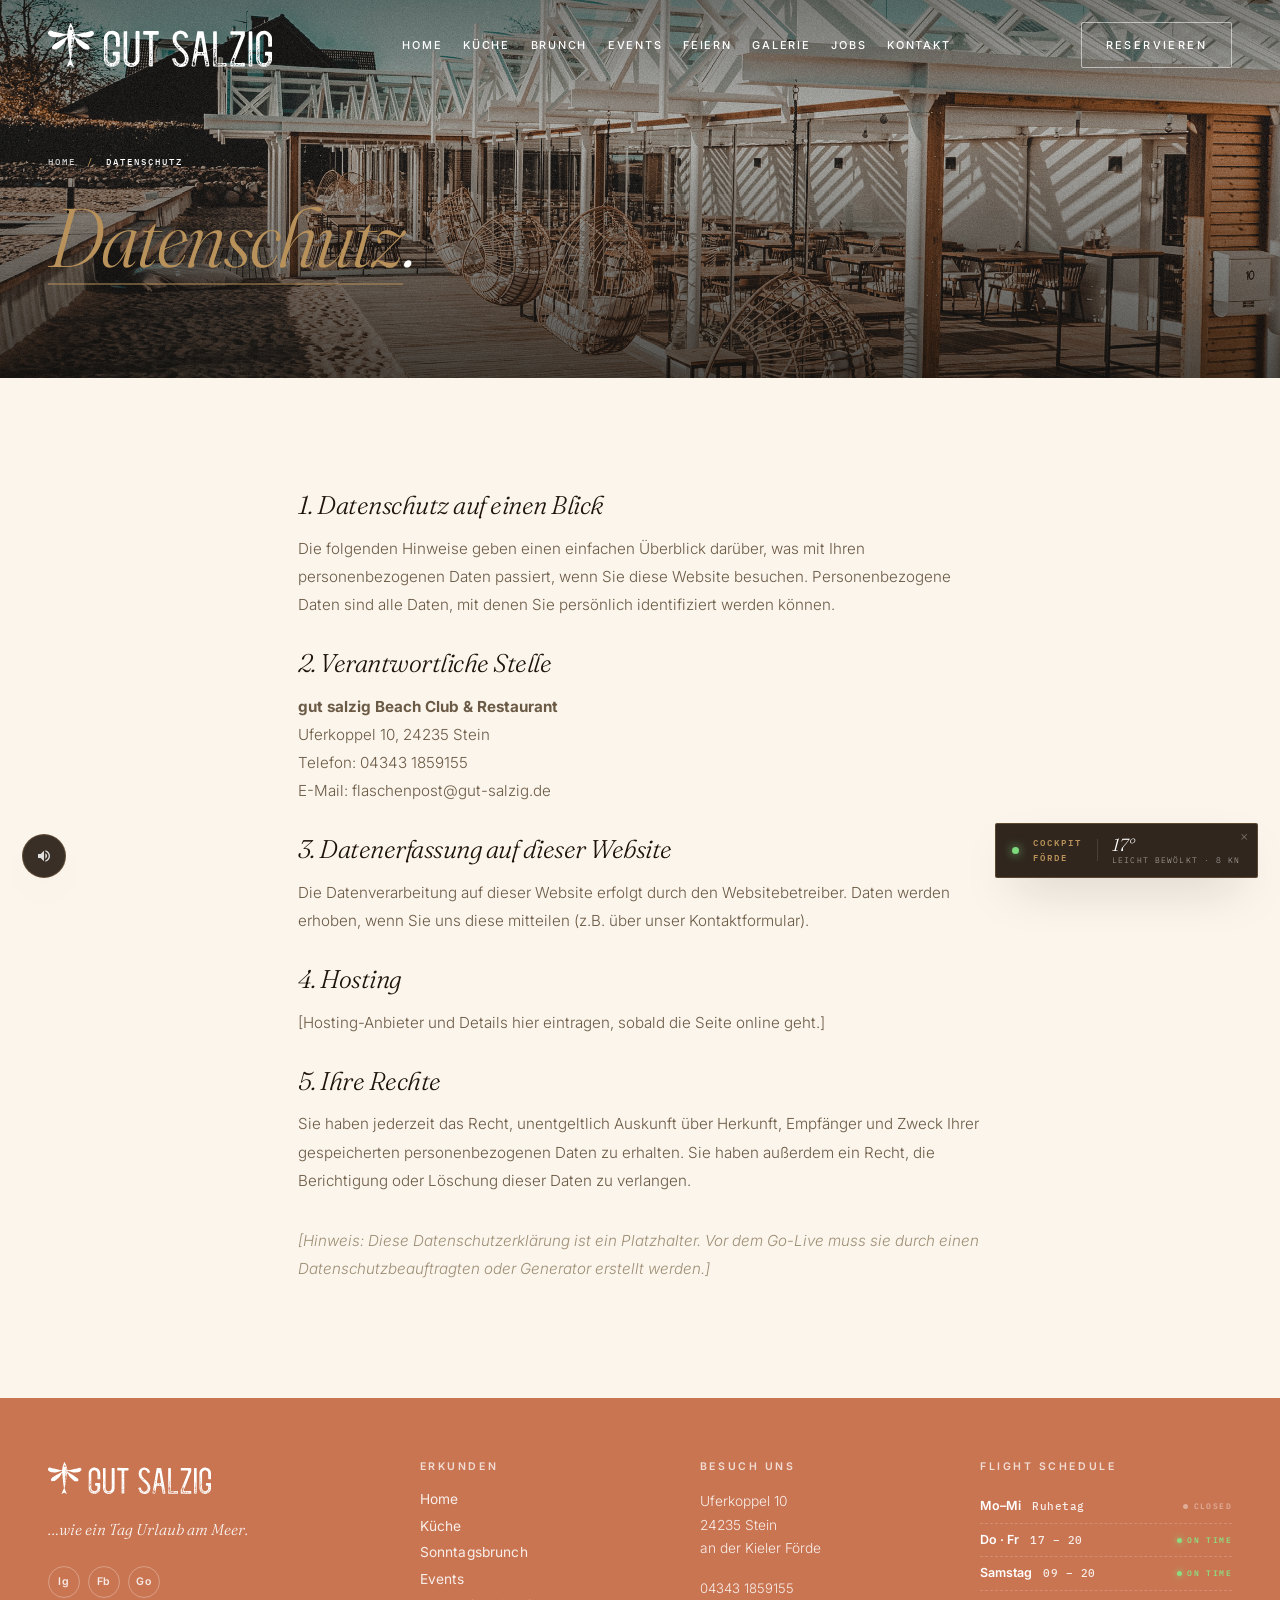
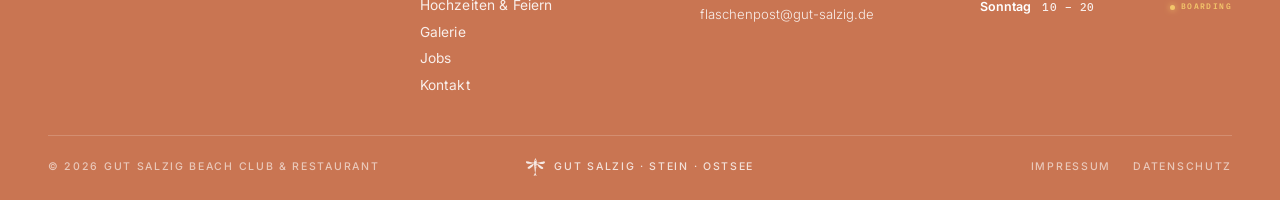
==== commit 240ead26: "Add jobs.html: Crew Wanted page with 8 job cards in boarding-pass style Content migrated from /Perso" ====
--- a/prototype/datenschutz.html
+++ b/prototype/datenschutz.html
@@ -32,6 +32,7 @@
       <a href="events.html">Events</a>
       <a href="feiern.html">Feiern</a>
       <a href="galerie.html">Galerie</a>
+      <a href="jobs.html">Jobs</a>
       <a href="kontakt.html">Kontakt</a>
     </nav>
 
@@ -61,7 +62,8 @@
       <li><a href="events.html"  data-num="04">Events</a></li>
       <li><a href="feiern.html"  data-num="05">Hochzeiten &amp; Feiern</a></li>
       <li><a href="galerie.html" data-num="06">Galerie</a></li>
-      <li><a href="kontakt.html" data-num="07">Kontakt</a></li>
+      <li><a href="jobs.html"    data-num="07">Jobs &amp; Karriere</a></li>
+      <li><a href="kontakt.html" data-num="08">Kontakt</a></li>
     </ul>
 
     <aside class="menu__aside">
@@ -140,6 +142,7 @@
           <a href="events.html">Events</a>
           <a href="feiern.html">Hochzeiten &amp; Feiern</a>
           <a href="galerie.html">Galerie</a>
+          <a href="jobs.html">Jobs</a>
           <a href="kontakt.html">Kontakt</a>
         </nav>
       </div>
--- a/prototype/assets/css/style.css
+++ b/prototype/assets/css/style.css
@@ -1130,6 +1130,258 @@
 
 @media (max-width: 720px) {
   .sound-toggle { bottom: 0.8rem; left: 0.8rem; width: 38px; height: 38px; }
+}
+
+/* =========================================================
+   JOBS — Crew Wanted, Job Cards, Application
+   ========================================================= */
+
+/* Job Values Strip */
+.job-values {
+  display: grid;
+  grid-template-columns: repeat(4, 1fr);
+  gap: 1.5rem;
+  margin-bottom: 4rem;
+}
+.job-value {
+  text-align: center;
+  padding: 2rem 1.2rem;
+  background: var(--surface);
+  border: 1px solid var(--line);
+  border-radius: 2px;
+  transition: transform var(--dur) var(--ease), box-shadow var(--dur) var(--ease);
+}
+.job-value:hover { transform: translateY(-4px); box-shadow: 0 16px 36px -16px rgba(31,20,12,0.18); }
+.job-value__icon { font-size: 1.6rem; margin-bottom: 0.8rem; display: block; color: var(--accent); }
+.job-value__title {
+  font-family: var(--ff-display);
+  font-style: italic;
+  font-weight: 400;
+  font-size: 1.15rem;
+  color: var(--ink);
+  margin-bottom: 0.5rem;
+  line-height: 1.15;
+}
+.job-value__desc {
+  font-size: 0.82rem;
+  color: var(--ink-soft);
+  line-height: 1.6;
+  font-weight: 300;
+}
+
+/* Job Department Tabs */
+.job-tabs {
+  display: flex;
+  gap: 0.5rem;
+  justify-content: center;
+  margin-bottom: 3rem;
+  flex-wrap: wrap;
+}
+.job-tab {
+  padding: 0.7rem 1.4rem;
+  font-family: var(--ff-mono);
+  font-size: 0.62rem;
+  letter-spacing: 0.22em;
+  text-transform: uppercase;
+  font-weight: 600;
+  color: var(--ink-soft);
+  border: 1px solid var(--line);
+  border-radius: 2px;
+  cursor: pointer;
+  transition: all var(--dur-fast) var(--ease);
+  background: var(--surface);
+}
+.job-tab:hover, .job-tab.is-active {
+  background: var(--ink);
+  color: #fff;
+  border-color: var(--ink);
+}
+
+/* Job Cards — Boarding Pass variant */
+.job-cards {
+  display: grid;
+  grid-template-columns: repeat(2, 1fr);
+  gap: 1.8rem;
+}
+.job-card {
+  background: var(--surface);
+  border: 1px solid var(--line);
+  border-radius: 2px;
+  font-family: var(--ff-mono);
+  overflow: hidden;
+  transition: transform var(--dur) var(--ease), box-shadow var(--dur) var(--ease);
+  display: flex;
+  flex-direction: column;
+}
+.job-card:hover {
+  transform: translateY(-6px);
+  box-shadow: 0 28px 56px -22px rgba(31,20,12,0.22);
+}
+.job-card__header {
+  display: flex;
+  justify-content: space-between;
+  align-items: center;
+  padding: 0.9rem 1.5rem;
+  background: var(--ink);
+  color: #fff;
+  font-size: 0.54rem;
+  letter-spacing: 0.22em;
+  text-transform: uppercase;
+  font-weight: 600;
+}
+.job-card__brand { display: flex; align-items: center; gap: 0.5rem; }
+.job-card__brand-icon { color: var(--gold); font-size: 1rem; }
+.job-card__dept { color: var(--gold); font-weight: 700; }
+
+.job-card__body { padding: 1.6rem 1.5rem; flex: 1; display: flex; flex-direction: column; gap: 1rem; }
+
+.job-card__title-row {
+  display: flex;
+  justify-content: space-between;
+  align-items: flex-start;
+  gap: 1rem;
+}
+.job-card__title {
+  font-family: var(--ff-display);
+  font-style: italic;
+  font-weight: 300;
+  font-size: clamp(1.4rem, 1.8vw, 1.8rem);
+  color: var(--ink);
+  line-height: 1.1;
+}
+.job-card__title em { font-style: italic; color: var(--accent); }
+.job-card__badge {
+  flex-shrink: 0;
+  padding: 0.35rem 0.7rem;
+  font-size: 0.5rem;
+  letter-spacing: 0.2em;
+  text-transform: uppercase;
+  font-weight: 700;
+  border-radius: 2px;
+  background: rgba(201,117,82,0.12);
+  color: var(--accent);
+  white-space: nowrap;
+}
+
+.job-card__desc {
+  font-family: var(--ff-sans);
+  font-size: 0.92rem;
+  color: var(--ink-soft);
+  line-height: 1.65;
+  font-weight: 300;
+}
+
+.job-card__meta {
+  display: grid;
+  grid-template-columns: repeat(3, 1fr);
+  gap: 0.6rem;
+  padding-top: 0.8rem;
+  border-top: 1px dashed rgba(31,20,12,0.15);
+}
+.job-card__meta-item { display: flex; flex-direction: column; gap: 0.2rem; }
+.job-card__meta-label {
+  font-size: 0.48rem;
+  letter-spacing: 0.2em;
+  text-transform: uppercase;
+  color: var(--ink-mute);
+  font-weight: 600;
+}
+.job-card__meta-value {
+  font-size: 0.72rem;
+  font-weight: 600;
+  color: var(--ink);
+  letter-spacing: 0.04em;
+}
+
+.job-card__tasks {
+  padding: 0.8rem 0;
+  border-top: 1px dashed rgba(31,20,12,0.15);
+  display: flex;
+  flex-direction: column;
+  gap: 0.4rem;
+}
+.job-card__tasks li {
+  display: flex;
+  align-items: baseline;
+  gap: 0.7rem;
+  font-family: var(--ff-sans);
+  font-size: 0.82rem;
+  color: var(--ink-soft);
+  line-height: 1.5;
+  font-weight: 300;
+}
+.job-card__tasks li::before {
+  content: '✓';
+  color: var(--accent);
+  font-weight: 700;
+  font-size: 0.75rem;
+  flex-shrink: 0;
+}
+
+.job-card__footer {
+  display: flex;
+  justify-content: space-between;
+  align-items: center;
+  padding: 0.9rem 1.5rem;
+  border-top: 1px solid var(--line);
+  margin-top: auto;
+}
+.job-card__code {
+  font-size: 0.5rem;
+  letter-spacing: 0.18em;
+  text-transform: uppercase;
+  color: var(--ink-mute);
+  font-weight: 500;
+}
+.job-card__apply {
+  display: inline-flex;
+  align-items: center;
+  gap: 0.5rem;
+  padding: 0.55rem 1rem;
+  background: var(--accent);
+  color: #fff;
+  font-family: var(--ff-mono);
+  font-size: 0.58rem;
+  letter-spacing: 0.22em;
+  text-transform: uppercase;
+  font-weight: 700;
+  border-radius: 2px;
+  border: 0;
+  cursor: pointer;
+  transition: background var(--dur-fast);
+}
+.job-card__apply:hover { background: var(--ink); }
+
+/* Perks Strip */
+.perks {
+  display: flex;
+  flex-wrap: wrap;
+  gap: 0.7rem;
+  justify-content: center;
+}
+.perk {
+  display: inline-flex;
+  align-items: center;
+  gap: 0.5rem;
+  padding: 0.55rem 1rem;
+  background: var(--surface);
+  border: 1px solid var(--line);
+  border-radius: 2px;
+  font-family: var(--ff-mono);
+  font-size: 0.6rem;
+  letter-spacing: 0.14em;
+  text-transform: uppercase;
+  color: var(--ink-soft);
+  font-weight: 500;
+}
+.perk__icon { color: var(--accent); font-size: 0.9rem; }
+
+@media (max-width: 1100px) {
+  .job-values { grid-template-columns: 1fr 1fr; }
+  .job-cards { grid-template-columns: 1fr; }
+}
+@media (max-width: 720px) {
+  .job-values { grid-template-columns: 1fr; }
 }
 
 /* =========================================================
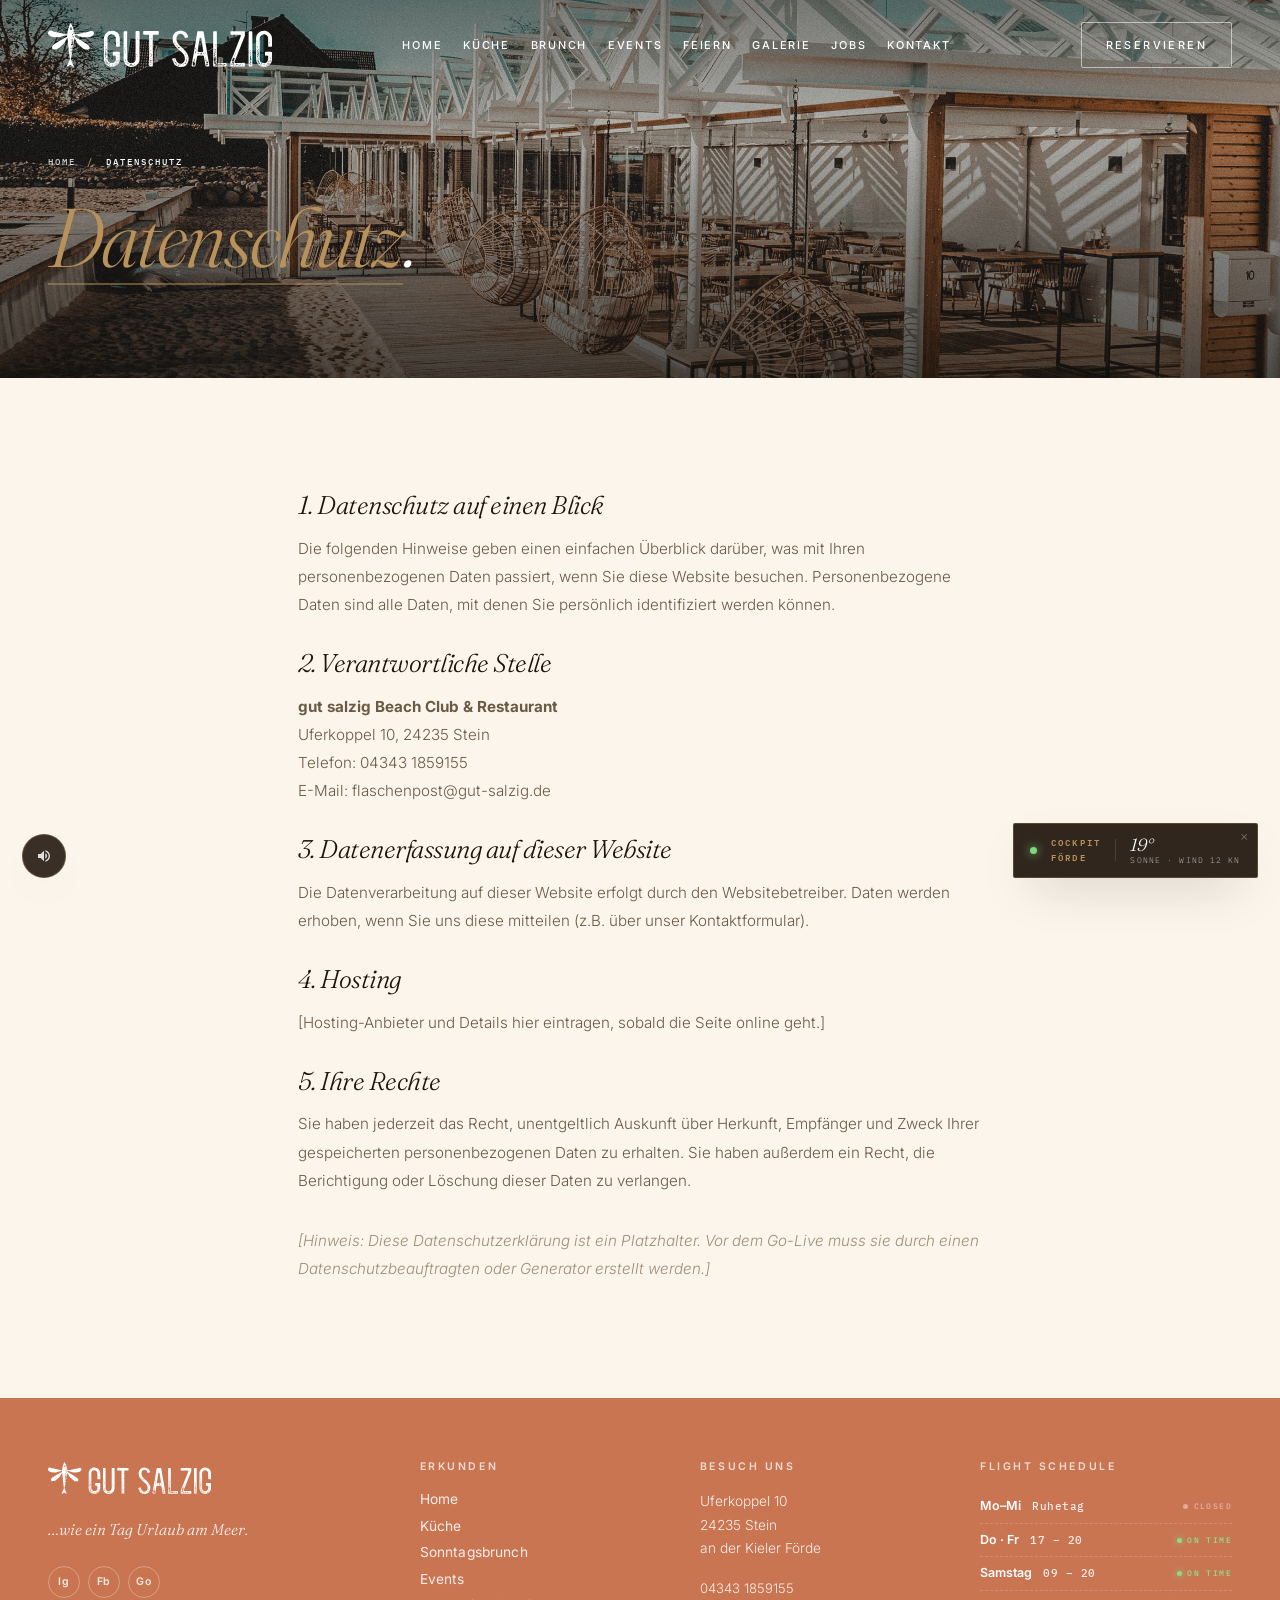
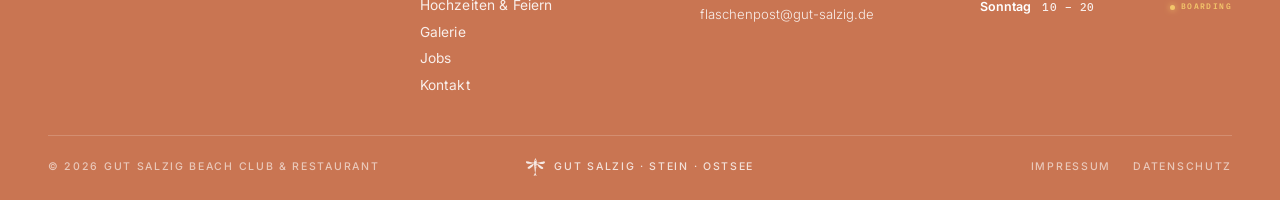
==== commit f992be1a: "Fix broken HTML: remove stray </content></invoke> tags from head partial Template artifacts were lea" ====
--- a/prototype/datenschutz.html
+++ b/prototype/datenschutz.html
@@ -13,8 +13,6 @@
 <link href="https://fonts.googleapis.com/css2?family=Fraunces:ital,opsz,wght@0,9..144,300;0,9..144,400;0,9..144,500;1,9..144,300;1,9..144,400;1,9..144,500&family=Tangerine:wght@400;700&family=Inter:wght@300;400;500&family=IBM+Plex+Mono:wght@400;500;600&display=swap" rel="stylesheet">
 
 <link rel="stylesheet" href="assets/css/style.css">
-</content>
-</invoke>
 </head>
 <body>
 
